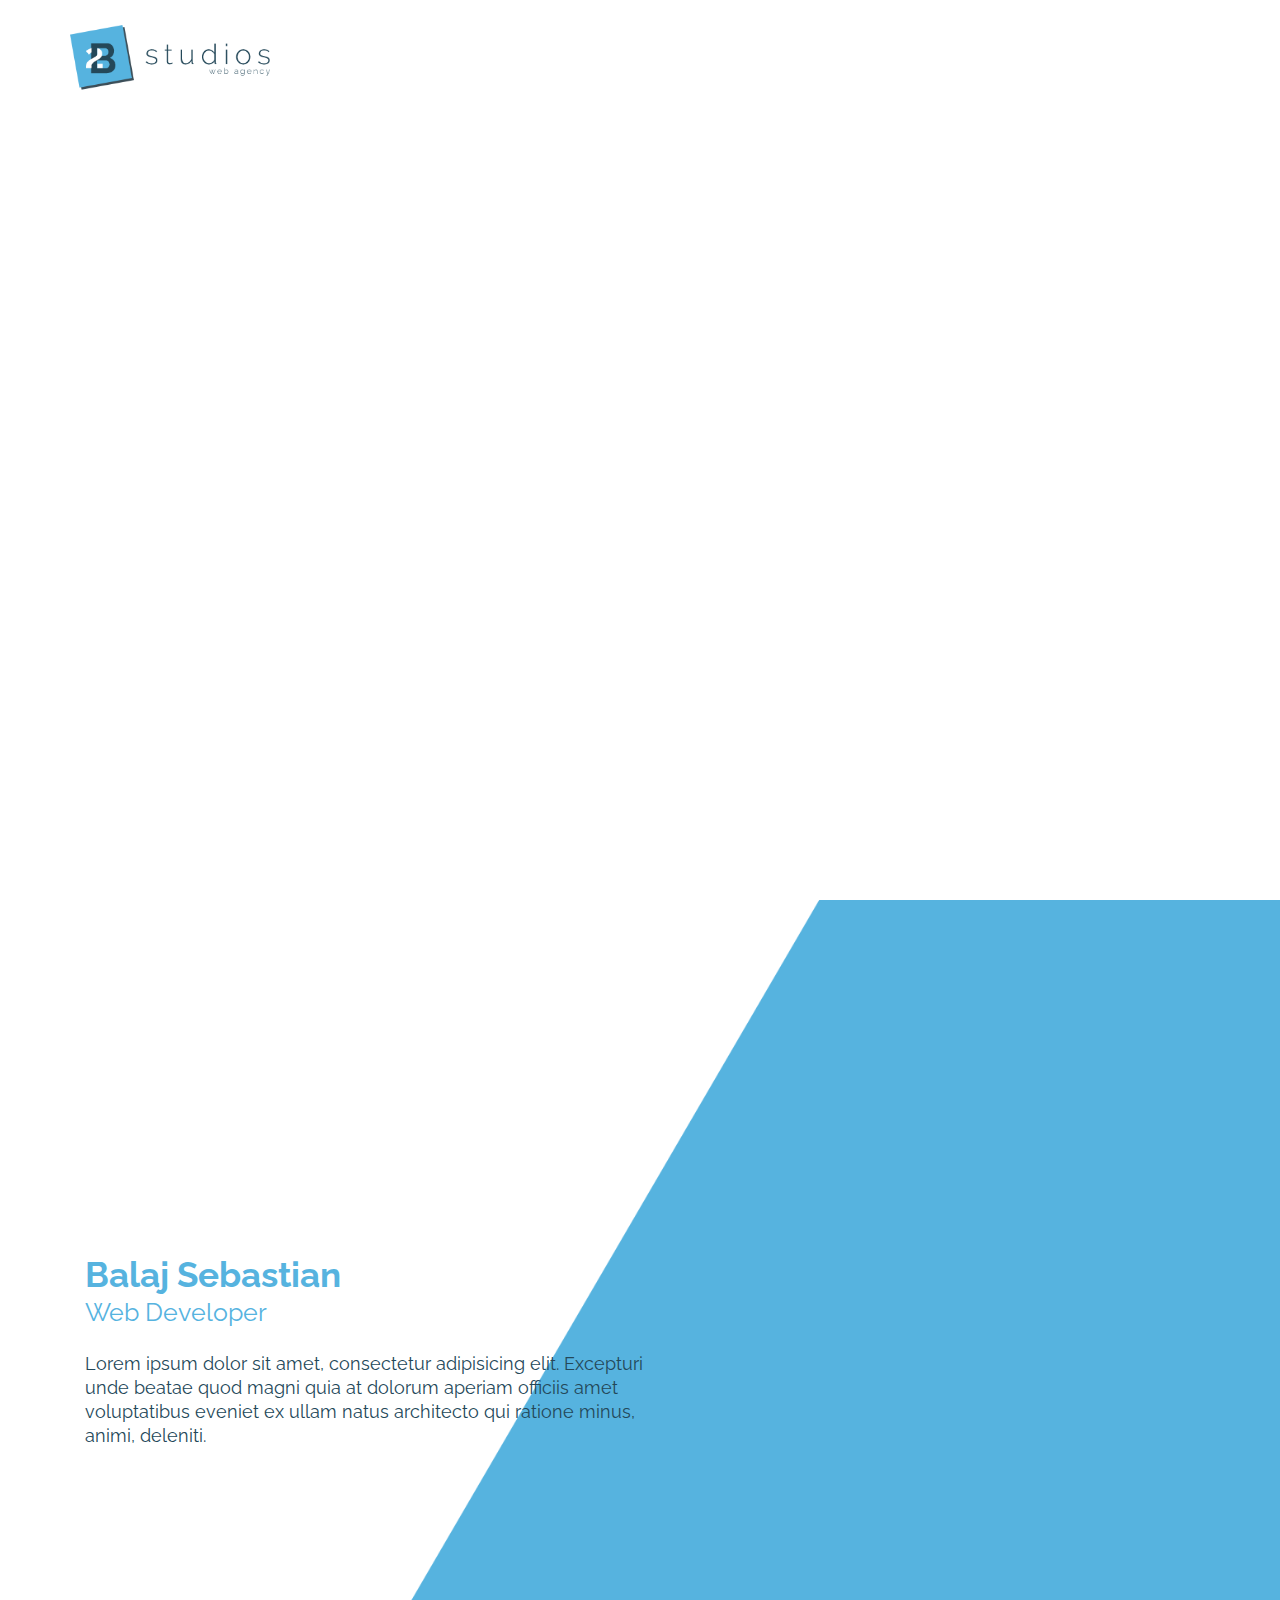
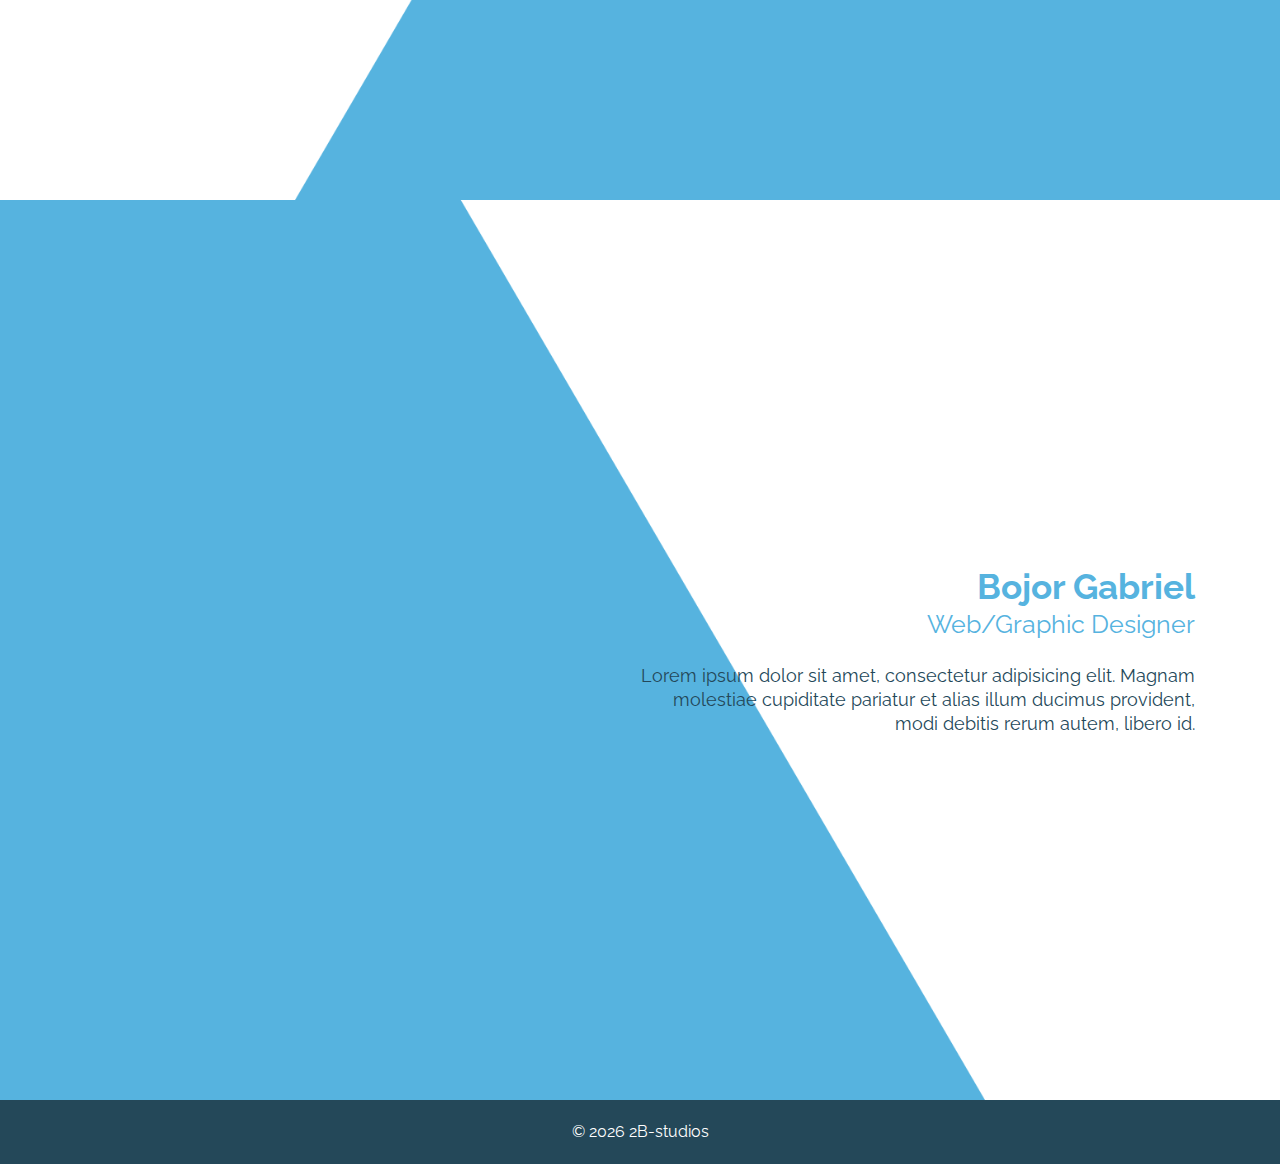
==== about-us.html @ cb48676d "Text Changes" ====
<!DOCTYPE html>
  <html lang="en">

  <head>
    <meta charset="utf-8">
    <meta http-equiv="X-UA-Compatible" content="IE=edge">
    <meta name="viewport" content="width=device-width, initial-scale=1">
    <!-- The above 3 meta tags *must* come first in the head; any other head content must come *after* these tags -->
    <meta name="description" content="">
    <meta name="author" content="">
    <link rel="icon" href="favicon.ico">
    <title>2B-studios | Agentie de Web Design</title>
    <!-- script -->

    <script src="https://code.jquery.com/jquery-2.1.4.min.js"></script>
      <script src="js/typed.js"></script>
    <script src="js/script.js"></script>
    <script src="js/smooth-scroll.js"></script>
    <script src="js/bootstrap.main.js"></script>

    <!-- Bootstrap core CSS -->
    <link href="css/bootstrap.min.css" rel="stylesheet">
    <!-- Custom styles for this template -->
    <link href="css/default.css" rel="stylesheet">
    <link href="css/style.css" rel="stylesheet">
    <link href="css/animate.css" rel="stylesheet">
    <link href="https://fonts.googleapis.com/css?family=Raleway:300,400,700" rel="stylesheet">

  </head>

  <body>
     <div class="container-top">
      <div class="top-wrap">
        <div class="custom-container">
          <div class="logo">
            <a href="index.html">
              <img src="images/logo.png" alt="" class="initial-logo">
              <img src="images/logo-nav.png" alt="" class="scrolled-nav">
            </a>
          </div>
          <div id="main_nav">
            <div id="nav">
              <nav class="navbar navbar-default navbar-inverse">
                <div class="container-fluid">
                  <div class="navbar-header">
                    <button type="button" class="navbar-toggle collapsed" data-toggle="collapse" data-target="#content_section_b" aria-expanded="false">
                      <span class="sr-only">Toggle navigation</span>
                      <span class="icon-bar"></span>
                      <span class="icon-bar"></span>
                      <span class="icon-bar"></span>
                    </button>
                  </div>
                  <div id="content_section_b" class="collapse navbar-collapse">
                    <ul id="nav" class="dropdown nav navbar-nav">
                      <li class="">
                        <a href="about-us.html">Despre Noi</a>
                      </li>
                      <li class="">
                        <a href="/">Portofoliu</a>
                      </li>
                      <li class="">
                        <a href="/">Ce facem?</a>
                      </li>
                      <li class="">
                        <a href="/">Contact</a>
                      </li>
                    </ul>
                  </div>
                </div>
              </nav>
            </div>
          </div>
        </div>
      </div>
    </div>
    <div class="banner about-banner">
      <div class="v-align">
        <div class="custom-container center">
            <div class="header-text center">
              <h2>
                AFLĂ CINE SUNTEM!
              </h2>
              <p>
                Lorem ipsum dolor sit amet, consectetur adipisicing elit, sed do edolor in reprehenderit in voluptate velit esse cillum dolore eu fugiat nulla pariatur.
            </p>
            </div>

        </div>
      </div>
    </div>
    <div class="about-section">
      <div class="team_member">

          <div class="row">
            <div class="col-md-7">
              <div class="v-align">
                 <div class="team_name">
            Balaj Sebastian
          </div>
          <div class="team_function">
            Web Developer
          </div>
          <div class="team_info">
            Lorem ipsum dolor sit amet, consectetur adipisicing elit. Excepturi unde beatae quod magni quia at dolorum aperiam officiis amet voluptatibus eveniet ex ullam natus architecto qui ratione minus, animi, deleniti.
          </div>
          </div>
            </div>
            <div class="col-md-5 edge edge-right">
              <img class="team_photo"src="images/balaj.png" alt="">
            </div>
          </div>


      </div>
      <div class="team_member">

          <div class="row">

            <div class="col-md-5 edge edge-left">
                  <img class="team_photo"src="images/bojor.png" alt="">
            </div>
               <div class="col-md-7">
                 <div class="v-align right">
                 <div class="team_name">
           Bojor Gabriel
          </div>
          <div class="team_function">
            Web/Graphic Designer
          </div>
          <div class="team_info">
            Lorem ipsum dolor sit amet, consectetur adipisicing elit. Magnam molestiae cupiditate pariatur et alias illum ducimus provident, modi debitis rerum autem, libero id.
          </div>
          </div>
            </div>
          </div>


      </div>
    </div>
<div class="footer-wrapper">
      <div class="center">
        &copy;
        <script type="text/javascript">
          document.write(new Date().getFullYear());
        </script>
       2B-studios
      </div>
    </div>

    <script src="js/wow.min.js"></script>
    <script>
      new WOW().init();
    </script>
  </body>

  </html>
---- css/default.css ----
img{
		width: 100%;
		max-width: 100%;
	}
	.logo img{
		width: auto;
	}
	.center{
		text-align: center;
	}
	.left{
		text-align: left;
	}
	.right{
		text-align: right;
	}
	.navbar-header {
		display: none;
	}
	.collapse.navbar-collapse{
		display: block;
	}
	.container-fluid, .navbar{
		padding: 0;
	}
	#nav {
		display: block;
	}
	ul#nav > li {
		display: inline-block;
	}
	li.has_submenu ul {
		display: none;
	}
	li.has_submenu:hover ul {
		display: block;
	}
	.navbar-inverse{
		background: transparent;
		border: none;
		border-radius: 0;
	}
	.banner{
		position: relative;
	}
	.v-align{
		position: absolute;
		top: 50%;
		transform: translateY(-50%);
		left: 0;
		right: 0;
	}
---- css/style.css ----
/*------
	GENERAL ELEMENTS
	------*/
	html, body {
		font-family: 'Raleway', sans-serif;
		color: #244859;
		overflow-x: hidden;
	}

	a {
		outline: none;
		color: #fff;
	}

	a:hover {
		outline: none;
		color: #fff;
		text-decoration: none;
	}
	a:focus, a:visited {
		text-decoration: none;
		outline: none;
		color: #fff;
	}
	.btn{
		text-transform: uppercase;
		padding: 10px 30px;
		border: 1px solid #fff;
		border-radius: 0;
		letter-spacing: 5px;
	}
	.btn:hover{
		background: #56B3DF;
	}
.blue{
	 color: #56B3DF;
}

.order-btn{
	padding: 7px 10px;
	background: #56B3Df;
	border-radius: 5px;
	font-size: 13px;
}

#check{
margin-bottom: 40px;
}










	/*------
	TOP PART
	------*/
	.container-top{
		position: fixed;
		top: 0;
		left: 0;
		right: 0;
		z-index: 9;
		transition: 0.5s all ease;
	}
	.scrolled-top{
		background: #56b3df;
		transition: 0.5s all ease;
	}
	.scrolled-top .top-wrap {
		padding: 5px 0;
		transition: 0.5s all ease;
	}
	.top-wrap {
		padding: 25px 0;
		transition: 0.5s all ease;
	}
	.top-wrap .custom-container{
		position: relative;
	}
	.logo{
		display: inline-block;
		vertical-align: middle;
		transition: 0.5s all ease;
	}
	.logo img {
		width: 200px;
		transition: 0.5s all ease;
	}

	.scrolled-top .logo img {
		transition: 0.5s all ease;
	}
	.scrolled-nav {
		display: none;
		transition: 0.5s all ease;
	}
	.scrolled-top .initial-logo {
		display: none;
		transition: 0.5s all ease;
	}
	.scrolled-top .scrolled-nav {
		display: block;
		transition: 0.5s all ease;
	}




	/*------
	FOOTER
	------*/
	.footer-wrapper {
		color: #fff;
		padding: 20px 15px;
		background: #244859;
	}



	/*------
	MAIN NAV
	------*/
	#main_nav {
		display: inline-block;
		position: absolute;
		right: 0;
		top: 16px;
		transition: 0.5s all ease;
	}
	.scrolled-top #main_nav{
		transition: 0.5s all ease;
		top: 13px;
	}
	ul#nav > li > a, ul#nav_mobile > li > a {
		color: #fff !important;
		font-size: 18px;
		padding: 0 15px;
	}
	ul#nav > li:last-child > a, ul#nav_mobile > li:last-child > a{
		padding-right: 0;
	}
	ul#nav > li, ul#nav_mobile > li {

	}

	ul#nav > li > a:hover, ul#nav_mobile > li > a:hover {
		color: #244859 !important;
	}



	/*------
	CUSTOM ELEMENTS
	------*/

	.gray-bg{
		background: #f3f3f3;
	}

	.custom-container{
		width: 1140px;
		max-width: 100%;
		margin: 0 auto;
	}
	.pad{
		padding: 100px 0;
	}
	.banner{
		background-position: center center;
		-webkit-background-size: cover;
		-moz-background-size: cover;
		-o-background-size: cover;
		background-size: cover !important;
		background-repeat: no-repeat;
		height: 100vh;
	}
	.home-banner{
		background-image: url('../images/banner.jpg');
	}
	.home-banner .v-align{
		overflow: hidden;
	}
	.header-text {
		color: white;
		padding: 40px 0;
	}
	.header-text h2 {
		text-transform: uppercase;
		font-weight: 400;
		letter-spacing: 2px;
		font-size: 35px;
	}
	.header-2b img {
		width: 300px;
	}
	.home-banner .btn{
		margin-top: 20px;
	}

	#why-us .gray-bg {
		padding: 30px 0;
		min-height: 150px;
	}
	#why-us i{
		font-size: 50px;
		transition: 0.5s all ease;
		cursor: pointer;
	}
	#why-us p{
		font-size: 18px;
		margin: 10px 0 0;
		display: block;
		transition: 0.5s all ease;
	}
	#why-us .row > div:hover i{
		font-size: 70px;
		color: #56b3df;
		transform: rotate(-360deg);
	}
	#why-us .row > div:hover p{
		display: block;
		transition: 0.5s all ease;
		font-size: 0;
	}
.choose-us-wraper {
  padding: 50px 0;
}

.devices img {
  margin-top: 65px;
	width: 450px;
}

.choose-us-title {
  padding-bottom: 50px;
}

.choose-us-title h2 {
  text-transform: uppercase;
  font-weight: 800;
  font-size: 30px;
  line-height: 37px;
  position: relative;
}

.choose-us-title h2::after {
  content: "";
  position: absolute;
  bottom: -12px;
  left: 0;
  width: 70px;
  height: 1px;
  background-color: #56B3DF;
}

.choose-us-title p {
  margin-top: 20px;
  font-size: 19px;
  line-height: 29px;
}

.choose-us-item {
  position: relative;
  padding-bottom: 4px;
  padding-left: 80px;
}

.choose-us-item div {
  position: absolute;
  top: 0;
  left: 0;
}

.choose-us-item div i {
  font-size: 55px;
  color: #56B3DF;
  transition: all 1s;
  -o-transition: all 1s;
  -webkit-transition: all 1s;
  -moz-transition: all 1s;
}

.choose-us-item h3{
  color:#343434;
  text-transform: uppercase;
  font-size: 20px;
  font-weight: 800;
}

.choose-us-item p{
  color: #727272;
  font-size: 15px;
}
	.home-order {
		background: url(../images/home-order3.jpg);
		background-size: cover;
		background-size: no-repeat;
		min-height: 350px;
		position: relative;
		text-align: center;
		color: white;
	}
	.home-order .v-align{
		width: 600px;
		max-width: 100%;
		margin: 0 auto;
	}
	.home-order span{
		color: white;
		font-weight: bold;
		font-size: 30px;
	}

	.home-order h4{
		text-transform: uppercase;
		font-weight: 400;
		letter-spacing: 2px;
		font-size: 32px;
		margin: 0;
	}

.home-order select {
    border: 1px solid #56b3df;
    border-width: 0 0 1px 0;
    -webkit-appearance: none;
    -moz-appearance: none;
    appearance: none;
    background: transparent url("../images/arrow.png") no-repeat scroll 100% center;
    background-size: 15px auto;
    margin: 50px 0 50px 5px;
    color: #fff;
    font-weight: 100;
    font-size: 20px;
    padding: 0 0 10px;
    vertical-align: middle;
}
.overlay{
    display: none;
    position: fixed;
    top: 0;
    left: 0;
    right: 0;
    bottom: 0;
    background: rgba(0,0,0,0.75);
    z-index: 9;
}
.alert {
    background: #fff none repeat scroll 0 0;
    border-radius: 5px;
    left: 0;
    margin: 0 auto;
    padding: 30px;
    position: fixed;
    right: 0;
    text-align: center;
    top: 10%;
    transition: all 0.3s ease 0s;
    width: 320px;
    z-index: 999;
    transform: translateY(-500px);
    max-width: 100%;
    word-break: break-all;
}
.alert.hidden-alert{
        transform: translateY(-500px);
}
.alert.shown-alert{
	 transform: translateY(0);
}
.close-alert {
    position: absolute;
    right: 10px;
    top: 5px;
}
.close-alert i {
    color: #56B3DF;
}

	/*-- about --*/
	.about-banner{
		background: url(../images/about-us.png);
	}
	.about-banner h2{
		font-weight: bold;
	}
	.about-banner p{
		width: 760px;
		max-width: 100%;
		margin: 0 auto;
		font-size: 24px;
		line-height: 34px;
		margin: 20px auto 0;
	}
	.team_member {
		min-height: 100vh;
	}
	.team_member > div {
		min-height: 100vh;
	}
	.team_member .v-align {
		padding: 0 100px;
	}
	.team_name {
		font-weight: bold;
		color: #56b3df;
		text-transform: capitalize;
		font-size: 35px;
		line-height: 45px;
	}
	.team_function{
		color: #56b3df;
		font-size: 25px;
		line-height: 30px;
	}
	.team_info {
		font-size: 18px;
		line-height: 24px;
		margin-top: 25px;
		width: 750px;
		max-width: 100%;
	}
	.team_photo {
		width: auto;
		height: 800px;
		position: absolute;
		bottom: 0;
	}

	.edge::before {
		content: "";
		position: absolute;
		top: 0;
		background: url(../images/edge-bg.png);
		width: 1000px;
		height: 100vh;
		background-size: cover;
		z-index: -2;
	}
	.edge-left::before {
		left: 0;
		-webkit-transform: scaleX(-1);
		transform: scaleX(-1);
	}
	.edge-right::before {
		right: 0;
	}
	.edge-left .team_photo {
		right: 0;
	}
	.edge-right .team_photo {
		left: 0;
	}
	/*-- order --*/

	.order-form{
		overflow: hidden;
	}
	.order-form > div {
    padding: 30px;
    display: inline-block;
    vertical-align: top;
      position: relative;
}
.order-form > div.first-section {
    background: #e0e0e0;
    border-top: 3px solid #56B3DF;
    width: 30%;
    z-index: 999;

}
.order-form > div.second-section {
		border-top: 3px solid #244859;
    background: #ececec;
    transition: 0.5s all ease;
    width: 30%;
    opacity: 0;
    left: -400px;
		z-index: 500;
}
.order-form > div.third-section{
	border-top: 3px solid #56B3DF;
 width: 30%;
    opacity: 0;
    left: -400px;
		background: #f3f3f3;
}

#step-title{
	font-size: 18px;
	font-weight: 100;
	text-transform: uppercase;
	padding-bottom: 25px;
}

#step-title span{
	font-weight: 700;
}

.data input, .logo-info input{
	margin-bottom: 15px;
}

.logo-info textarea{
	margin-bottom: 58px;
}

.step input{
	border-radius: 5px;
	border-style: none;
	padding: 7px 0;
	padding-right: 90px;
	padding-left: 10px;
	text-align: left;
	font-size: 14px;
}

	/*------
	RESPONSIVE CSS
	------ */

	@media (max-width: 1440px){

	}
	@media (max-width: 1280px){

	}
	@media (max-width: 1024px){

	}
	@media (max-width: 991px){

	}
	@media (max-width: 980px){

	}
	@media (max-width: 860px){

	}
	@media (max-width: 768px){

	}
	@media (max-width: 767px){

	}
	@media (max-width: 640px){

	}

	@media (max-width: 480px){

	}
	@media (max-width: 320px){

	}
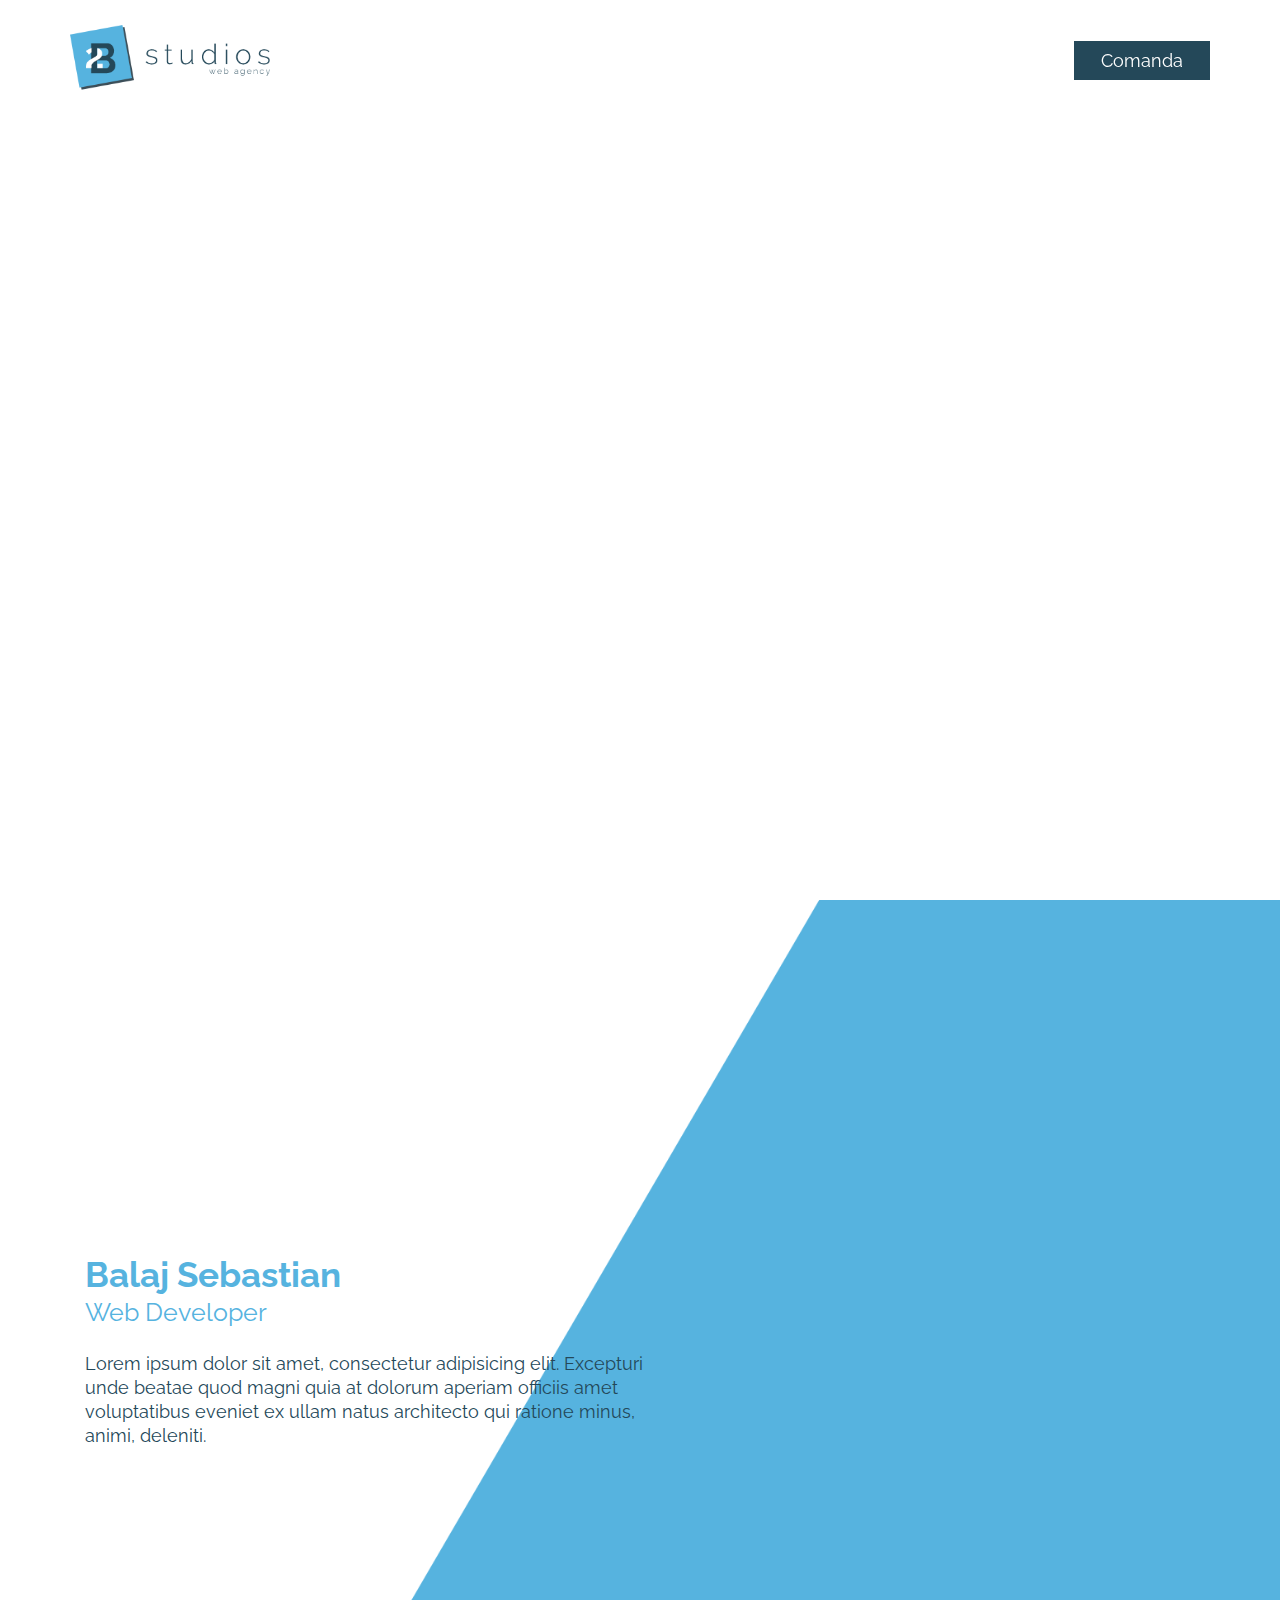
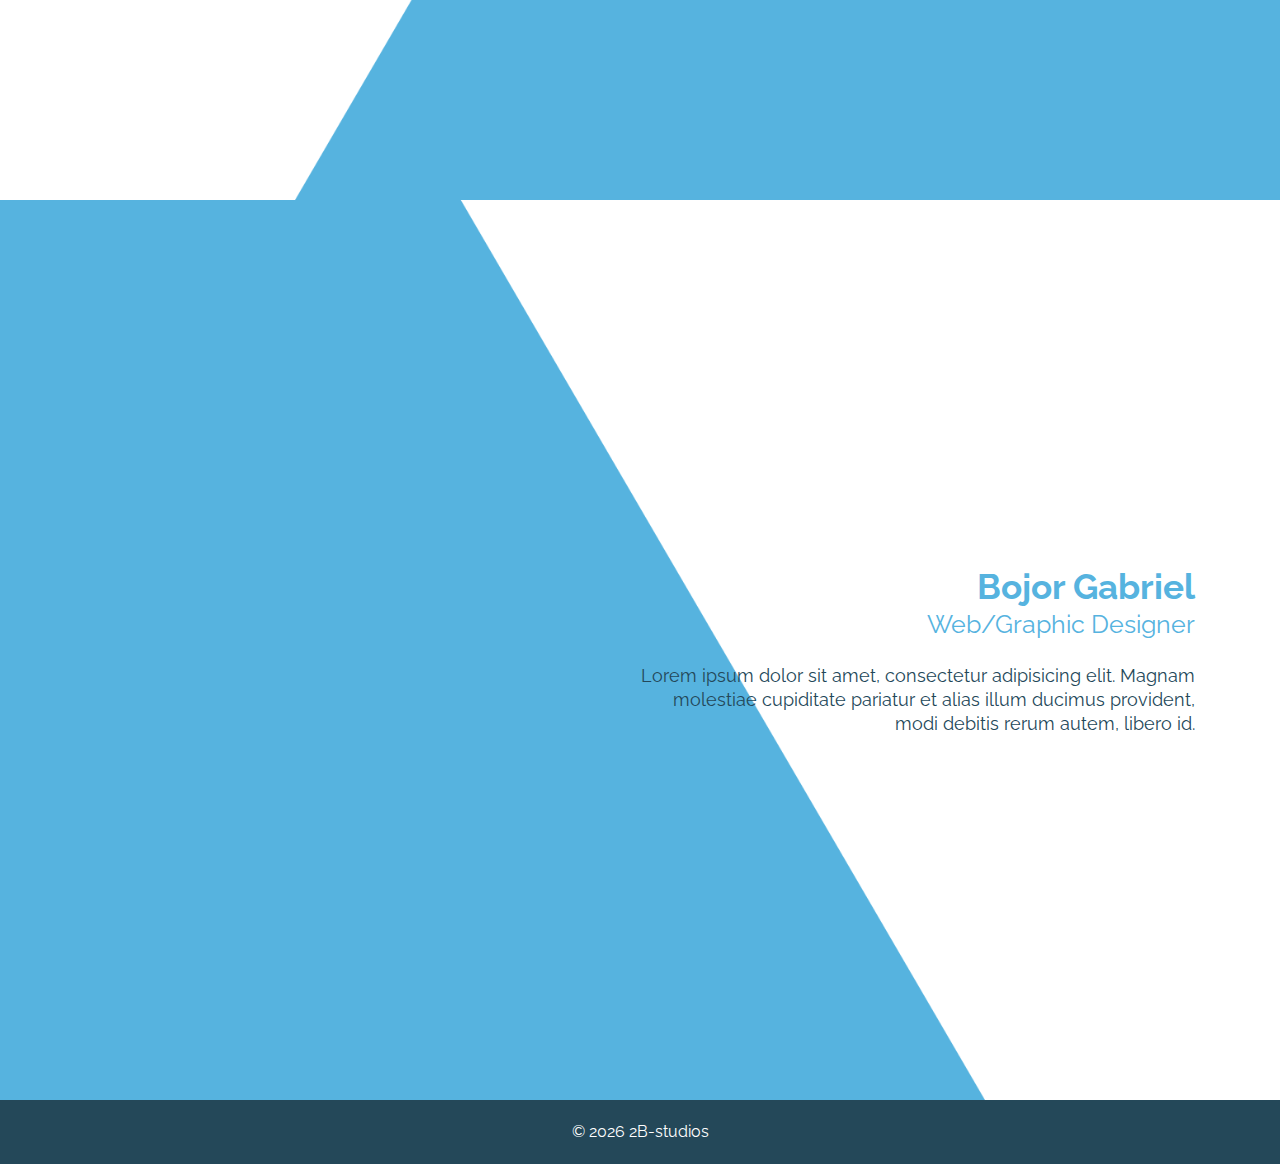
==== commit 64c1ccfe: "order-btn" ====
--- a/about-us.html
+++ b/about-us.html
@@ -1,8 +1,7 @@
   <!DOCTYPE html>
   <html lang="en">
-
   <head>
-    <meta charset="utf-8">
+    <meta charset="UTF-8">
     <meta http-equiv="X-UA-Compatible" content="IE=edge">
     <meta name="viewport" content="width=device-width, initial-scale=1">
     <!-- The above 3 meta tags *must* come first in the head; any other head content must come *after* these tags -->
@@ -11,13 +10,12 @@
     <link rel="icon" href="favicon.ico">
     <title>2B-studios | Agentie de Web Design</title>
     <!-- script -->
-
-    <script src="https://code.jquery.com/jquery-2.1.4.min.js"></script>
-      <script src="js/typed.js"></script>
+    <script src="https://code.jquery.com/jquery-1.12.4.js"></script>
+    <script src="https://code.jquery.com/ui/1.12.1/jquery-ui.js"></script>
+    <script src="js/typed.js"></script>
     <script src="js/script.js"></script>
     <script src="js/smooth-scroll.js"></script>
     <script src="js/bootstrap.main.js"></script>
-
     <!-- Bootstrap core CSS -->
     <link href="css/bootstrap.min.css" rel="stylesheet">
     <!-- Custom styles for this template -->
@@ -25,17 +23,19 @@
     <link href="css/style.css" rel="stylesheet">
     <link href="css/animate.css" rel="stylesheet">
     <link href="https://fonts.googleapis.com/css?family=Raleway:300,400,700" rel="stylesheet">
+    <link rel='icon' href='images/favicon.ico' >
+    <link rel="stylesheet" href="https://use.fontawesome.com/releases/v5.2.0/css/all.css" integrity="sha384-hWVjflwFxL6sNzntih27bfxkr27PmbbK/iSvJ+a4+0owXq79v+lsFkW54bOGbiDQ" crossorigin="anonymous">
 
   </head>
 
   <body>
-     <div class="container-top">
+    <div class="container-top">
       <div class="top-wrap">
         <div class="custom-container">
           <div class="logo">
             <a href="index.html">
               <img src="images/logo.png" alt="" class="initial-logo">
-              <img src="images/logo-nav.png" alt="" class="scrolled-nav">
+              <img src="images/logo-nav.png" alt="" class="scrolled-logo">
             </a>
           </div>
           <div id="main_nav">
@@ -62,7 +62,10 @@
                         <a href="/">Ce facem?</a>
                       </li>
                       <li class="">
-                        <a href="/">Contact</a>
+                        <a href="#contact-us">Contact</a>
+                      </li>
+                      <li class="special-btn">
+                        <a href="/">Comanda</a>
                       </li>
                     </ul>
                   </div>
--- a/css/style.css
+++ b/css/style.css
@@ -32,20 +32,16 @@
 	.btn:hover{
 		background: #56B3DF;
 	}
-.blue{
-	 color: #56B3DF;
-}
-
-.order-btn{
-	padding: 7px 10px;
-	background: #56B3Df;
-	border-radius: 5px;
-	font-size: 13px;
-}
-
-#check{
-margin-bottom: 40px;
-}
+	.blue-btn{
+		border: none;
+		background: #56b3df;
+		color: #fff;
+	}
+	.blue{
+		color: #56B3DF;
+	}
+
+	
 
 
 
@@ -95,15 +91,15 @@
 	.scrolled-top .logo img {
 		transition: 0.5s all ease;
 	}
-	.scrolled-nav {
+	.scrolled-logo {
 		display: none;
 		transition: 0.5s all ease;
 	}
-	.scrolled-top .initial-logo {
+	.scrolled-top .initial-logo, .active-top .initial-logo {
 		display: none;
 		transition: 0.5s all ease;
 	}
-	.scrolled-top .scrolled-nav {
+	.scrolled-top .scrolled-logo, .active-top .scrolled-logo {
 		display: block;
 		transition: 0.5s all ease;
 	}
@@ -119,7 +115,14 @@
 		padding: 20px 15px;
 		background: #244859;
 	}
-
+	.social-media a{
+		margin-right: 5px;
+		vertical-align: middle;
+		font-size: 18px;
+	}
+	.social-media a:last-child{
+		margin-right: 0;
+	}
 
 
 	/*------
@@ -132,24 +135,26 @@
 		top: 16px;
 		transition: 0.5s all ease;
 	}
-	.scrolled-top #main_nav{
-		transition: 0.5s all ease;
-		top: 13px;
+	.scrolled-top #main_nav, .active-top #main_nav{
+		transition: 0.5s all ease;
+		top: 8px;
 	}
 	ul#nav > li > a, ul#nav_mobile > li > a {
 		color: #fff !important;
 		font-size: 18px;
 		padding: 0 15px;
 	}
-	ul#nav > li:last-child > a, ul#nav_mobile > li:last-child > a{
-		padding-right: 0;
-	}
+	
 	ul#nav > li, ul#nav_mobile > li {
 
 	}
 
 	ul#nav > li > a:hover, ul#nav_mobile > li > a:hover {
 		color: #244859 !important;
+	}
+	.special-btn{
+		background: #244859;
+		padding: 6px 12px;
 	}
 
 
@@ -227,80 +232,158 @@
 		transition: 0.5s all ease;
 		font-size: 0;
 	}
-.choose-us-wraper {
-  padding: 50px 0;
-}
-
-.devices img {
-  margin-top: 65px;
-	width: 450px;
-}
-
-.choose-us-title {
-  padding-bottom: 50px;
-}
-
-.choose-us-title h2 {
-  text-transform: uppercase;
-  font-weight: 800;
-  font-size: 30px;
-  line-height: 37px;
-  position: relative;
-}
-
-.choose-us-title h2::after {
-  content: "";
-  position: absolute;
-  bottom: -12px;
-  left: 0;
-  width: 70px;
-  height: 1px;
-  background-color: #56B3DF;
-}
-
-.choose-us-title p {
-  margin-top: 20px;
-  font-size: 19px;
-  line-height: 29px;
-}
-
-.choose-us-item {
-  position: relative;
-  padding-bottom: 4px;
-  padding-left: 80px;
-}
-
-.choose-us-item div {
-  position: absolute;
-  top: 0;
-  left: 0;
-}
-
-.choose-us-item div i {
-  font-size: 55px;
-  color: #56B3DF;
-  transition: all 1s;
-  -o-transition: all 1s;
-  -webkit-transition: all 1s;
-  -moz-transition: all 1s;
-}
-
-.choose-us-item h3{
-  color:#343434;
-  text-transform: uppercase;
-  font-size: 20px;
-  font-weight: 800;
-}
-
-.choose-us-item p{
-  color: #727272;
-  font-size: 15px;
+	.choose-us-wraper {
+		padding: 50px 0;
+	}
+
+	.devices img {
+		margin-top: 65px;
+		width: 450px;
+	}
+
+	.choose-us-title {
+		padding-bottom: 50px;
+	}
+
+	.choose-us-title h2 {
+		text-transform: uppercase;
+		font-weight: 800;
+		font-size: 30px;
+		line-height: 37px;
+		position: relative;
+	}
+
+	.choose-us-title h2::after {
+		content: "";
+		position: absolute;
+		bottom: -12px;
+		left: 0;
+		width: 70px;
+		height: 1px;
+		background-color: #56B3DF;
+	}
+
+	.choose-us-title p {
+		margin-top: 20px;
+		font-size: 19px;
+		line-height: 29px;
+	}
+
+	.choose-us-item {
+		position: relative;
+		padding-bottom: 4px;
+		padding-left: 80px;
+	}
+
+	.choose-us-item div {
+		position: absolute;
+		top: 0;
+		left: 0;
+	}
+
+	.choose-us-item div i {
+		font-size: 55px;
+		color: #56B3DF;
+		transition: all 1s;
+		-o-transition: all 1s;
+		-webkit-transition: all 1s;
+		-moz-transition: all 1s;
+	}
+
+	.choose-us-item h3{
+		color:#343434;
+		text-transform: uppercase;
+		font-size: 20px;
+		font-weight: 800;
+	}
+
+	.choose-us-item p{
+		color: #727272;
+		font-size: 15px;
+	}
+	.testimonials-wrapper {
+    margin: 60px auto 0;
+}
+.testimonials_title {
+    display: block;
+    font-size: 45px;
+    line-height: 55px;
+    text-align: center;
+    margin-bottom: 100px;
+    font-weight: bold;
+    position: relative;
+}
+.testimonials_title::after{
+	content: "";
+position: absolute;
+bottom: -12px;
+left: 0;
+width: 70px;
+height: 1px;
+background-color: #56B3DF;
+margin: 0 auto;
+right: 0;
+}
+
+.testimonials-wrapper > div {
+  background: #fff none repeat scroll 0 0;
+    border-top: 1px solid #f8f8f8;
+    box-shadow: 0 1px 1px rgba(0, 0, 0, 0.2);
+    padding: 40px 50px 50px;
+    text-align: center;
+    transition: all 0.3s ease 0s;
+    display: inline-block;
+    width: 31.3%;
+    margin-right: 30px;
+}
+.testimonials-wrapper > div:last-child{
+	margin-right: 0;
+}
+.testimonials-wrapper > div:hover{
+	box-shadow: 0 22px 43px rgba(0, 0, 0, 0.15);
+    transform: translateY(-10px);
+}
+.testimonials-wrapper div .img-wrapper {
+    margin: -84px auto 30px;
+    overflow: hidden;
+}
+.testimonials-wrapper div .img-wrapper img {
+    height: 90px;
+    width: 90px;
+    border-radius: 50%;
+}
+.testimonial-info {
+    border-color: #ccc;
+    border-style: solid;
+    border-width: 1px 0;
+    line-height: 28px;
+    padding: 20px 0;
+}
+.testimonial-name {
+    margin-top: 30px;
+    text-transform: uppercase;
+}
+.testimonial-name i.fas {
+    border: 1px solid;
+    border-radius: 23px;
+    display: inline-block;
+    margin-top: 15px;
+    padding: 8px;
+}
+.testimonial-name > b {
+    display: block;
+    letter-spacing: 2px;
+}
+.testimonials-wrapper .btn{
+	margin-top: 20px;
+	font-size: 12px;
+	padding: 6px 12px;
 }
 	.home-order {
 		background: url(../images/home-order3.jpg);
 		background-size: cover;
 		background-size: no-repeat;
-		min-height: 350px;
+		min-height: 570px;
 		position: relative;
 		text-align: center;
 		color: white;
@@ -318,67 +401,104 @@
 
 	.home-order h4{
 		text-transform: uppercase;
-		font-weight: 400;
+		font-weight: bold;
 		letter-spacing: 2px;
 		font-size: 32px;
 		margin: 0;
 	}
 
-.home-order select {
-    border: 1px solid #56b3df;
-    border-width: 0 0 1px 0;
-    -webkit-appearance: none;
-    -moz-appearance: none;
-    appearance: none;
-    background: transparent url("../images/arrow.png") no-repeat scroll 100% center;
-    background-size: 15px auto;
-    margin: 50px 0 50px 5px;
-    color: #fff;
-    font-weight: 100;
-    font-size: 20px;
-    padding: 0 0 10px;
-    vertical-align: middle;
-}
-.overlay{
-    display: none;
-    position: fixed;
-    top: 0;
-    left: 0;
-    right: 0;
-    bottom: 0;
-    background: rgba(0,0,0,0.75);
-    z-index: 9;
-}
-.alert {
-    background: #fff none repeat scroll 0 0;
-    border-radius: 5px;
-    left: 0;
-    margin: 0 auto;
-    padding: 30px;
-    position: fixed;
-    right: 0;
-    text-align: center;
-    top: 10%;
-    transition: all 0.3s ease 0s;
-    width: 320px;
-    z-index: 999;
-    transform: translateY(-500px);
-    max-width: 100%;
-    word-break: break-all;
-}
-.alert.hidden-alert{
-        transform: translateY(-500px);
-}
-.alert.shown-alert{
-	 transform: translateY(0);
-}
-.close-alert {
-    position: absolute;
-    right: 10px;
-    top: 5px;
-}
-.close-alert i {
-    color: #56B3DF;
+	.home-order select {
+		border: 1px solid #56b3df;
+		border-width: 0 0 1px 0;
+		-webkit-appearance: none;
+		-moz-appearance: none;
+		appearance: none;
+		background: transparent url("../images/arrow.png") no-repeat scroll 100% center;
+		background-size: 15px auto;
+		margin: 50px 0 50px 5px;
+		color: #fff;
+		font-weight: 100;
+		font-size: 20px;
+		padding: 0 0 10px;
+		vertical-align: middle;
+		width: 200px;
+	}
+	.overlay{
+		display: none;
+		position: fixed;
+		top: 0;
+		left: 0;
+		right: 0;
+		bottom: 0;
+		background: rgba(0,0,0,0.75);
+		z-index: 9;
+	}
+	.alert {
+		background: #fff none repeat scroll 0 0;
+		border-radius: 5px;
+		left: 0;
+		margin: 0 auto;
+		padding: 30px;
+		position: fixed;
+		right: 0;
+		text-align: center;
+		top: 10%;
+		transition: all 0.3s ease 0s;
+		width: 320px;
+		z-index: 999;
+		transform: translateY(-500px);
+		max-width: 100%;
+		word-break: break-all;
+	}
+	.alert.hidden-alert{
+		transform: translateY(-500px);
+	}
+	.alert.shown-alert{
+		transform: translateY(0);
+	}
+	.close-alert {
+		position: absolute;
+		right: 10px;
+		top: 5px;
+	}
+	.close-alert i {
+		color: #56B3DF;
+	}
+.contact-us > b{
+	display: block;
+	font-size: 45px;
+	line-height: 55px;
+}
+.contact-us > span{
+	font-size: 20px;
+	line-height: 30px;
+	margin-bottom: 50px;
+	display: block;
+}
+.contact-us .element_label{
+	display: block;
+	margin-bottom: 10px;
+}
+.contact-us .element_label span{
+	display: block;
+	margin-bottom: 5px;
+	color: #a6abad;
+	font-size: 18px;
+}
+.contact-us .element_label input{
+	height: 45px;
+	border: none;
+	width: 80%;
+}
+.contact-us textarea {
+    display: block;
+    min-height: 154px;
+    margin: 32px 0 20px;
+    border: none;
+    width: 100%;
+}
+.contact-us .btn{
+	width: 100%;
 }
 
 	/*-- about --*/
@@ -461,63 +581,75 @@
 		overflow: hidden;
 	}
 	.order-form > div {
-    padding: 30px;
-    display: inline-block;
-    vertical-align: top;
-      position: relative;
-}
-.order-form > div.first-section {
-    background: #e0e0e0;
-    border-top: 3px solid #56B3DF;
-    width: 30%;
-    z-index: 999;
-
-}
-.order-form > div.second-section {
+		padding: 30px;
+		display: inline-block;
+		vertical-align: top;
+		position: relative;
+		min-height: 470px;
+	}
+	.order-form > div.first-section {
+		background: #e0e0e0;
+		border-top: 3px solid #56B3DF;
+		width: 30%;
+		z-index: 999;
+
+	}
+	.order-form > div.second-section {
 		border-top: 3px solid #244859;
-    background: #ececec;
-    transition: 0.5s all ease;
-    width: 30%;
-    opacity: 0;
-    left: -400px;
+		background: #ececec;
+		transition: 0.5s all ease;
+		width: 30%;
+		opacity: 0;
+		left: -400px;
 		z-index: 500;
-}
-.order-form > div.third-section{
-	border-top: 3px solid #56B3DF;
- width: 30%;
-    opacity: 0;
-    left: -400px;
+	}
+	.order-form > div.third-section{
+		border-top: 3px solid #56B3DF;
+		width: 30%;
+		opacity: 0;
+		left: -400px;
 		background: #f3f3f3;
-}
-
-#step-title{
-	font-size: 18px;
-	font-weight: 100;
-	text-transform: uppercase;
-	padding-bottom: 25px;
-}
-
-#step-title span{
-	font-weight: 700;
-}
-
-.data input, .logo-info input{
-	margin-bottom: 15px;
-}
-
-.logo-info textarea{
-	margin-bottom: 58px;
-}
-
-.step input{
-	border-radius: 5px;
-	border-style: none;
-	padding: 7px 0;
-	padding-right: 90px;
-	padding-left: 10px;
-	text-align: left;
-	font-size: 14px;
-}
+	}
+
+	#step-title{
+		font-size: 18px;
+		font-weight: 100;
+		text-transform: uppercase;
+		padding-bottom: 25px;
+	}
+
+	#step-title span{
+		font-weight: 700;
+	}
+
+	.data input, .logo-info input{
+		margin-bottom: 15px;
+	}
+
+	.logo-info textarea{
+		margin-bottom: 58px;
+	}
+
+	.step  input.inp{
+		border-radius: 5px;
+		border-style: none;
+		padding: 7px 0;
+		padding-left: 10px;
+		text-align: left;
+		font-size: 14px;
+		width: 80%;
+	}
+
+
+	#check{
+		margin-bottom: 40px;
+	}
+	.order-btn{
+		padding: 7px 10px;
+		background: #56B3Df;
+		border-radius: 5px;
+		font-size: 13px;
+	}
 
 	/*------
 	RESPONSIVE CSS
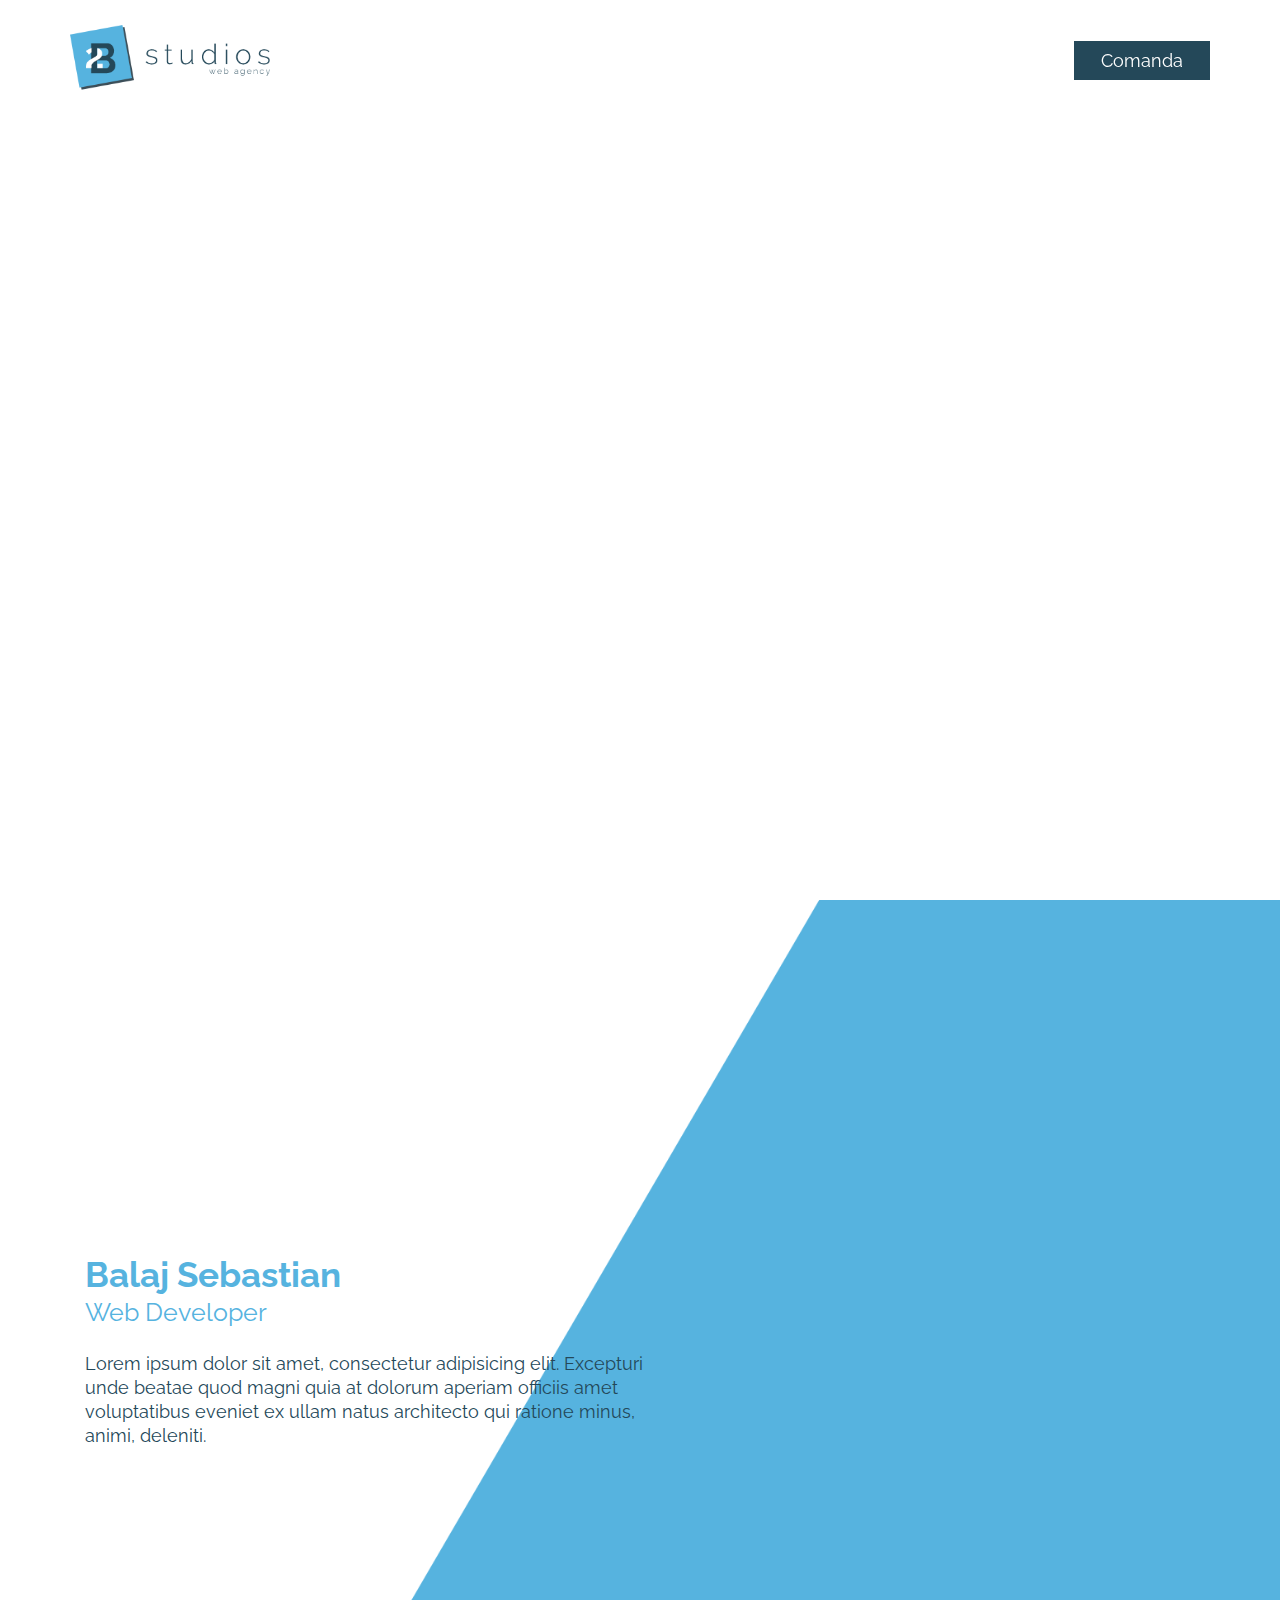
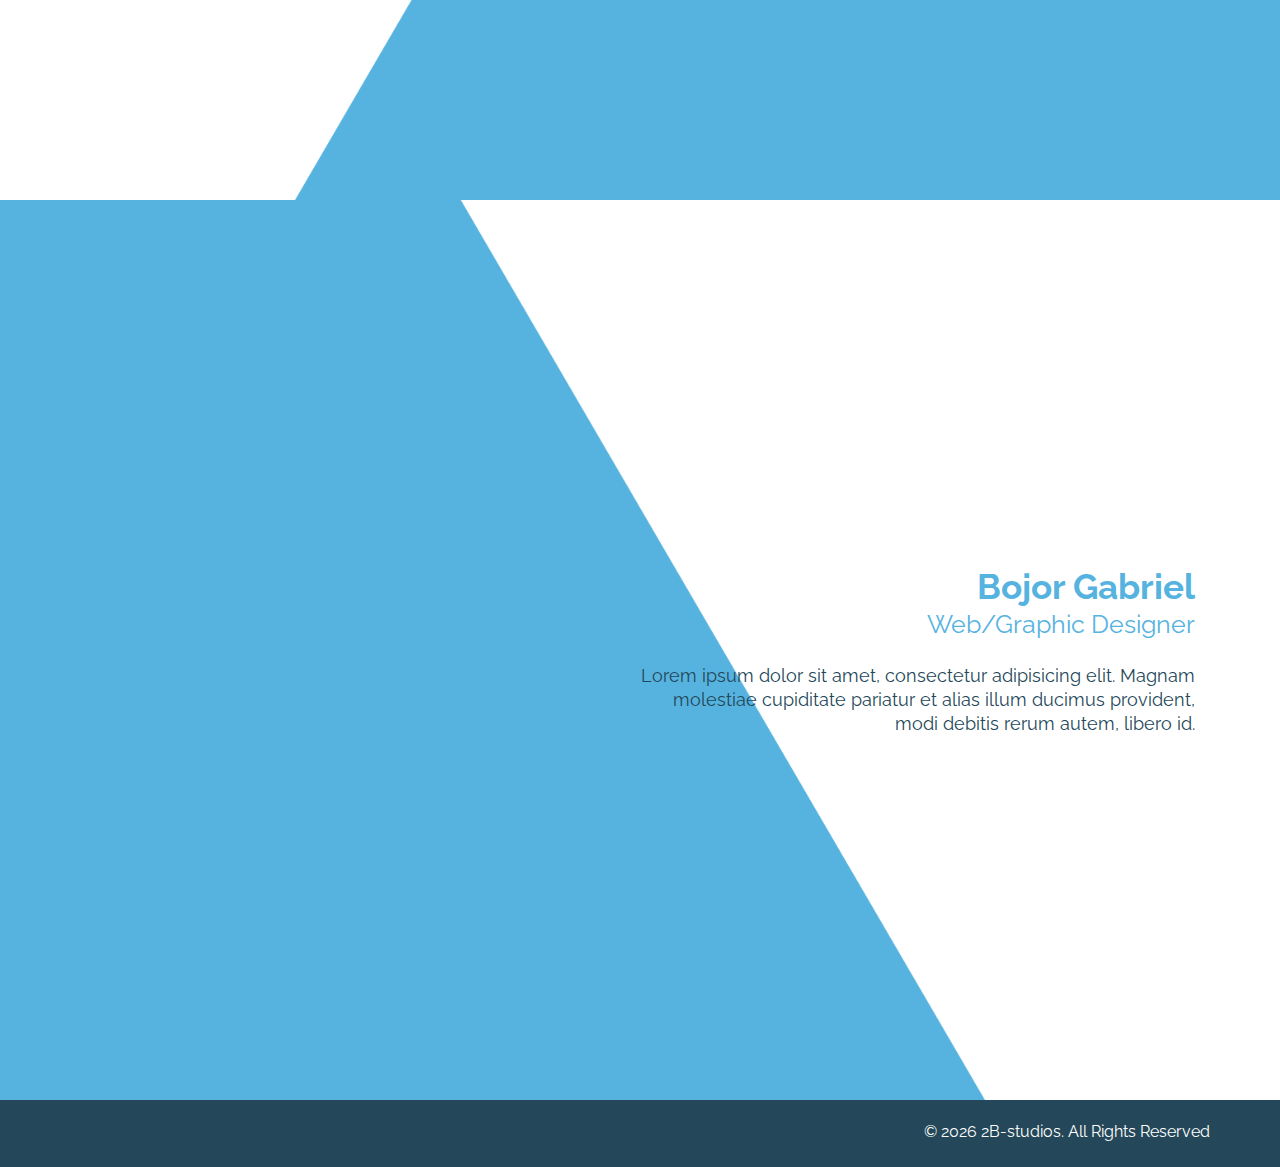
==== commit ec82e2bb: "footer" ====
--- a/about-us.html
+++ b/about-us.html
@@ -140,13 +140,35 @@
 
       </div>
     </div>
-<div class="footer-wrapper">
-      <div class="center">
-        &copy;
-        <script type="text/javascript">
-          document.write(new Date().getFullYear());
-        </script>
-       2B-studios
+    <div class="footer-wrapper">
+      <div class="custom-container">
+        <div class="row">
+          <div class="col-md-6">
+            <div class="social-media">
+              <a href="">
+                <i class="fab fa-facebook-f"></i>
+              </a>
+              <a href="">
+                <i class="fab fa-instagram"></i>
+              </a>
+              <a href="">
+                <i class="fab fa-linkedin-in"></i>
+              </a>
+              <a href="">
+                <i class="far fa-envelope"></i>
+              </a>
+            </div>
+          </div>
+          <div class="col-md-6 right">
+            &copy;
+            <script type="text/javascript">
+              document.write(new Date().getFullYear());
+            </script>
+            2B-studios. All Rights Reserved
+          </div>
+
+        </div>
+
       </div>
     </div>
 
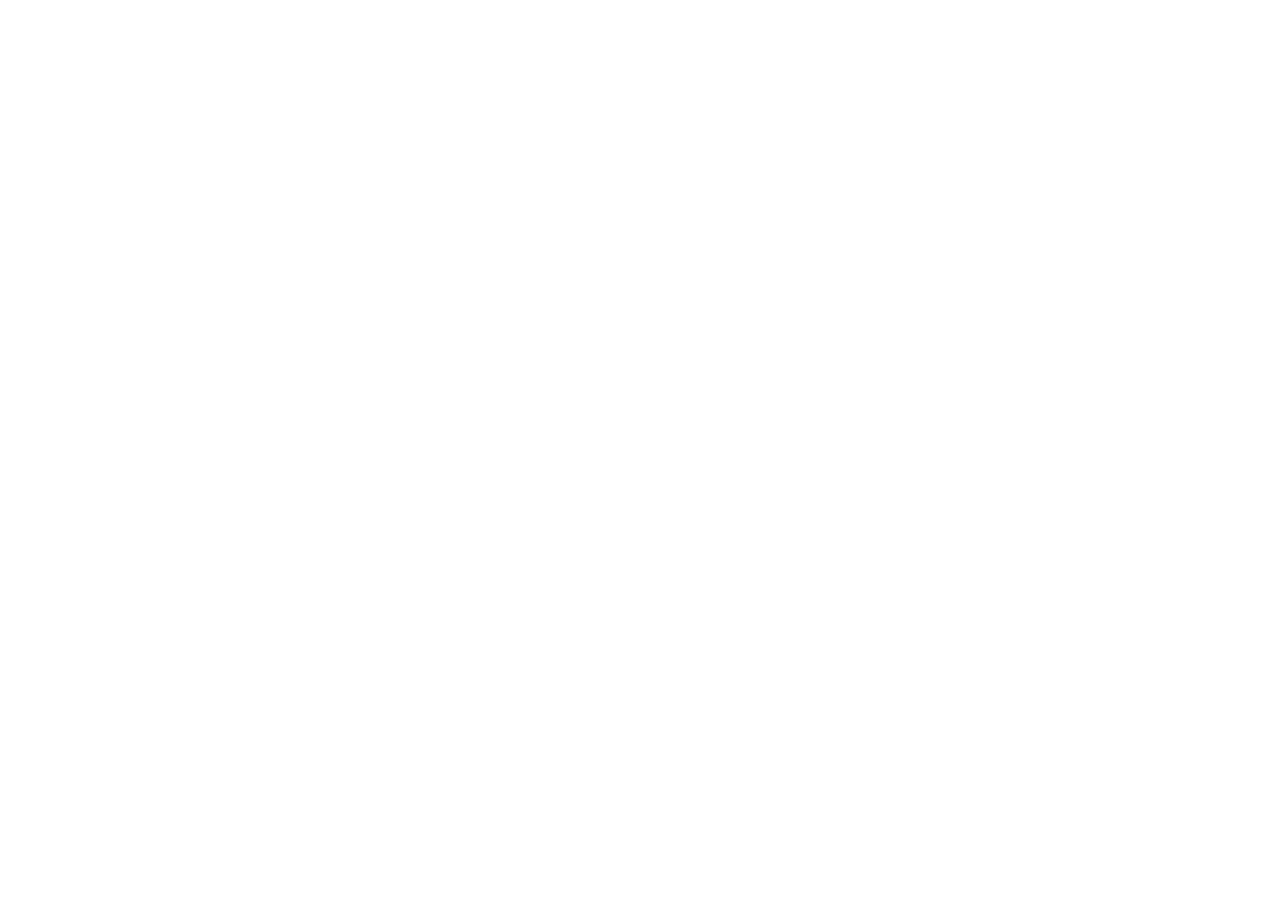
==== commit ab13ac17: "changes" ====
--- a/about-us.html
+++ b/about-us.html
@@ -29,7 +29,7 @@
   </head>
 
   <body>
-    <div class="container-top">
+     <div class="container-top">
       <div class="top-wrap">
         <div class="custom-container">
           <div class="logo">
@@ -56,10 +56,7 @@
                         <a href="about-us.html">Despre Noi</a>
                       </li>
                       <li class="">
-                        <a href="/">Portofoliu</a>
-                      </li>
-                      <li class="">
-                        <a href="/">Ce facem?</a>
+                        <a href="portfolio.html">Portofoliu</a>
                       </li>
                       <li class="">
                         <a href="#contact-us">Contact</a>
@@ -90,8 +87,14 @@
 
         </div>
       </div>
-    </div>
-    <div class="about-section">
+       <div class="anchor">
+        <a href="#anchor">
+            <i class="fas fa-chevron-down"></i>
+        </a>
+      </div>
+    </div>
+    <div id="anchor"></div>
+    <div class="about-section" >
       <div class="team_member">
 
           <div class="row">
@@ -140,6 +143,38 @@
 
       </div>
     </div>
+      <div class="gray-bg" id="contact-us">
+    <div class="custom-container pad">
+        <form action="" class="contact-us">
+            <b class="blue">
+            Contactează-ne!
+          </b>
+            <span class="nothing">
+            Salut, dacă ai vreo întrebare, nu ezita să ne scrii.  O să îți răspundem în cel mai scurt timp!
+          </span>
+            <div class="row">
+                <div class="col-md-4">
+                    <div class="element_label">
+                        <span class="">Nume Complet*</span>
+                        <input type="text">
+                    </div>
+                    <div class="element_label">
+                        <span class="">Adresa Email</span>
+                        <input type="text">
+                    </div>
+                    <div class="element_label">
+                        <span class="">Numar Telefon</span>
+                        <input type="text">
+                    </div>
+                </div>
+                <div class="col-md-8">
+                    <textarea name="" id=""></textarea>
+                    <input value="Trimite" class="btn blue-btn" type="submit">
+                </div>
+            </div>
+        </form>
+    </div>
+</div>
     <div class="footer-wrapper">
       <div class="custom-container">
         <div class="row">
--- a/css/style.css
+++ b/css/style.css
@@ -41,7 +41,7 @@
 		color: #56B3DF;
 	}
 
-	
+
 
 
 
@@ -60,14 +60,15 @@
 		top: 0;
 		left: 0;
 		right: 0;
-		z-index: 9;
-		transition: 0.5s all ease;
-	}
-	.scrolled-top{
+		z-index: 9999;
+		transition: 0.5s all ease;
+	}
+	.scrolled-top, .active-top{
 		background: #56b3df;
 		transition: 0.5s all ease;
-	}
-	.scrolled-top .top-wrap {
+
+	}
+	.scrolled-top .top-wrap, .active-top .top-wrap {
 		padding: 5px 0;
 		transition: 0.5s all ease;
 	}
@@ -88,7 +89,7 @@
 		transition: 0.5s all ease;
 	}
 
-	.scrolled-top .logo img {
+	.scrolled-top .logo img, .active-top .logo img {
 		transition: 0.5s all ease;
 	}
 	.scrolled-logo {
@@ -144,7 +145,7 @@
 		font-size: 18px;
 		padding: 0 15px;
 	}
-	
+
 	ul#nav > li, ul#nav_mobile > li {
 
 	}
@@ -184,6 +185,15 @@
 		background-repeat: no-repeat;
 		height: 100vh;
 	}
+	.anchor{
+		position: absolute;
+		bottom: 5%;
+		left: 0;
+		right: 0;
+		text-align: center;
+		font-size: 40px;
+		line-height: 40px;
+	}
 	.home-banner{
 		background-image: url('../images/banner.jpg');
 	}
@@ -302,112 +312,127 @@
 		font-size: 15px;
 	}
 	.testimonials-wrapper {
-    margin: 60px auto 0;
-}
-.testimonials_title {
-    display: block;
-    font-size: 45px;
-    line-height: 55px;
-    text-align: center;
-    margin-bottom: 100px;
-    font-weight: bold;
-    position: relative;
-}
-.testimonials_title::after{
-	content: "";
-position: absolute;
-bottom: -12px;
-left: 0;
-width: 70px;
-height: 1px;
-background-color: #56B3DF;
-margin: 0 auto;
-right: 0;
-}
-
-.testimonials-wrapper > div {
-  background: #fff none repeat scroll 0 0;
-    border-top: 1px solid #f8f8f8;
-    box-shadow: 0 1px 1px rgba(0, 0, 0, 0.2);
-    padding: 40px 50px 50px;
-    text-align: center;
-    transition: all 0.3s ease 0s;
-    display: inline-block;
-    width: 31.3%;
-    margin-right: 30px;
-}
-.testimonials-wrapper > div:last-child{
-	margin-right: 0;
-}
-.testimonials-wrapper > div:hover{
-	box-shadow: 0 22px 43px rgba(0, 0, 0, 0.15);
-    transform: translateY(-10px);
-}
-.testimonials-wrapper div .img-wrapper {
-    margin: -84px auto 30px;
-    overflow: hidden;
-}
-.testimonials-wrapper div .img-wrapper img {
-    height: 90px;
-    width: 90px;
-    border-radius: 50%;
-}
-.testimonial-info {
-    border-color: #ccc;
-    border-style: solid;
-    border-width: 1px 0;
-    line-height: 28px;
-    padding: 20px 0;
-}
-.testimonial-name {
-    margin-top: 30px;
-    text-transform: uppercase;
-}
-.testimonial-name i.fas {
-    border: 1px solid;
-    border-radius: 23px;
-    display: inline-block;
-    margin-top: 15px;
-    padding: 8px;
-}
-.testimonial-name > b {
-    display: block;
-    letter-spacing: 2px;
-}
-.testimonials-wrapper .btn{
-	margin-top: 20px;
-	font-size: 12px;
-	padding: 6px 12px;
-}
-	.home-order {
-		background: url(../images/home-order3.jpg);
+		margin: 60px auto 0;
+	}
+	.testimonials_title {
+		display: block;
+		font-size: 45px;
+		line-height: 55px;
+		text-align: center;
+		margin-bottom: 100px;
+		font-weight: bold;
+		position: relative;
+	}
+	.testimonials_title::after{
+		content: "";
+		position: absolute;
+		bottom: -12px;
+		left: 0;
+		width: 70px;
+		height: 1px;
+		background-color: #56B3DF;
+		margin: 0 auto;
+		right: 0;
+	}
+
+	.testimonials-wrapper > div {
+		background: #fff none repeat scroll 0 0;
+		border-top: 1px solid #f8f8f8;
+		box-shadow: 0 1px 1px rgba(0, 0, 0, 0.2);
+		padding: 40px 50px 50px;
+		text-align: center;
+		transition: all 0.3s ease 0s;
+		display: inline-block;
+		width: 31.3%;
+		margin-right: 30px;
+	}
+	.testimonials-wrapper > div:last-child{
+		margin-right: 0;
+	}
+	.testimonials-wrapper > div:hover{
+		box-shadow: 0 22px 43px rgba(0, 0, 0, 0.15);
+		transform: translateY(-10px);
+	}
+	.testimonials-wrapper div .img-wrapper {
+		margin: -84px auto 30px;
+		overflow: hidden;
+	}
+	.testimonials-wrapper div .img-wrapper img {
+		height: 90px;
+		width: 90px;
+		border-radius: 50%;
+	}
+	.testimonial-info {
+		border-color: #ccc;
+		border-style: solid;
+		border-width: 1px 0;
+		line-height: 28px;
+		padding: 20px 0;
+	}
+	.testimonial-name {
+		margin-top: 30px;
+		text-transform: uppercase;
+	}
+	.testimonial-name i.fas {
+		border: 1px solid;
+		border-radius: 23px;
+		display: inline-block;
+		margin-top: 15px;
+		padding: 8px;
+	}
+	.testimonial-name > b {
+		display: block;
+		letter-spacing: 2px;
+	}
+	.testimonials-wrapper .btn{
+		margin-top: 20px;
+		font-size: 12px;
+		padding: 6px 12px;
+	}
+	.order-section {
+		background: url(../images/order-section.jpg);
 		background-size: cover;
 		background-size: no-repeat;
-		min-height: 570px;
+		background-position: center;
+		min-height: 350px;
 		position: relative;
-		text-align: center;
 		color: white;
-	}
-	.home-order .v-align{
-		width: 600px;
+
+	}
+	.order-section .v-align{
 		max-width: 100%;
 		margin: 0 auto;
 	}
-	.home-order span{
+	.v-align .row {
+    display: flex;
+    align-items: center;
+}
+	.order-section span{
 		color: white;
 		font-weight: bold;
 		font-size: 30px;
 	}
-
-	.home-order h4{
-		text-transform: uppercase;
-		font-weight: bold;
-		letter-spacing: 2px;
-		font-size: 32px;
-		margin: 0;
-	}
-
-	.home-order select {
+.order-section-title {
+    width: 600px;
+    margin: 0 auto;
+    max-width: 100%;
+}
+.order-section-title h4 {
+    text-transform: uppercase;
+    font-weight: bold;
+    letter-spacing: 2px;
+    font-size: 49px;
+    margin: 0;
+    color: #56B3DF;
+}
+.order-section-title h6 {
+    color: #244859;
+    font-weight: 100;
+    letter-spacing: 2px;
+    font-size: 24px;
+    margin: 0;
+}
+	.order-section select {
 		border: 1px solid #56b3df;
 		border-width: 0 0 1px 0;
 		-webkit-appearance: none;
@@ -431,7 +456,7 @@
 		right: 0;
 		bottom: 0;
 		background: rgba(0,0,0,0.75);
-		z-index: 9;
+		z-index: 9999;
 	}
 	.alert {
 		background: #fff none repeat scroll 0 0;
@@ -445,7 +470,7 @@
 		top: 10%;
 		transition: all 0.3s ease 0s;
 		width: 320px;
-		z-index: 999;
+		z-index: 99999;
 		transform: translateY(-500px);
 		max-width: 100%;
 		word-break: break-all;
@@ -460,46 +485,48 @@
 		position: absolute;
 		right: 10px;
 		top: 5px;
+		cursor: pointer;
 	}
 	.close-alert i {
 		color: #56B3DF;
 	}
-.contact-us > b{
-	display: block;
-	font-size: 45px;
-	line-height: 55px;
-}
-.contact-us > span{
-	font-size: 20px;
-	line-height: 30px;
-	margin-bottom: 50px;
-	display: block;
-}
-.contact-us .element_label{
-	display: block;
-	margin-bottom: 10px;
-}
-.contact-us .element_label span{
-	display: block;
-	margin-bottom: 5px;
-	color: #a6abad;
-	font-size: 18px;
-}
-.contact-us .element_label input{
-	height: 45px;
-	border: none;
-	width: 80%;
-}
-.contact-us textarea {
-    display: block;
-    min-height: 154px;
-    margin: 32px 0 20px;
-    border: none;
-    width: 100%;
-}
-.contact-us .btn{
-	width: 100%;
-}
+	.contact-us > b{
+		display: block;
+		font-size: 45px;
+		line-height: 55px;
+	}
+	.contact-us > span{
+		font-size: 20px;
+		line-height: 30px;
+		margin-bottom: 50px;
+		display: block;
+	}
+	.contact-us .element_label{
+		display: block;
+		margin-bottom: 10px;
+	}
+	.contact-us .element_label span{
+		display: block;
+		margin-bottom: 5px;
+		color: #a6abad;
+		font-size: 18px;
+	}
+	.contact-us .element_label input{
+		height: 45px;
+		border: none;
+		width: 80%;
+		padding: 6px 15px;
+	}
+	.contact-us textarea {
+		display: block;
+		min-height: 154px;
+		margin: 32px 0 20px;
+		border: none;
+		width: 100%;
+	}
+	.contact-us .btn{
+		width: 100%;
+	}
 
 	/*-- about --*/
 	.about-banner{
@@ -576,37 +603,40 @@
 		left: 0;
 	}
 	/*-- order --*/
-
-	.order-form{
-		overflow: hidden;
-	}
+.order-name {
+    font-size: 30px;
+    color: #56B3DF;
+    font-weight: bold;
+}
+	.order-form {
+    overflow: hidden;
+    margin-top: 50px;
+}
 	.order-form > div {
 		padding: 30px;
 		display: inline-block;
 		vertical-align: top;
 		position: relative;
-		min-height: 470px;
+		width: 30%;
+		opacity: 0;
 	}
 	.order-form > div.first-section {
 		background: #e0e0e0;
-		border-top: 3px solid #56B3DF;
+	border-top: 3px solid #244859;
+
 		width: 30%;
 		z-index: 999;
-
+	opacity: 1;
 	}
 	.order-form > div.second-section {
-		border-top: 3px solid #244859;
+		border-top: 3px solid #56B3DF;
 		background: #ececec;
 		transition: 0.5s all ease;
-		width: 30%;
-		opacity: 0;
 		left: -400px;
 		z-index: 500;
 	}
 	.order-form > div.third-section{
-		border-top: 3px solid #56B3DF;
-		width: 30%;
-		opacity: 0;
+			border-top: 3px solid #6b6b6b;
 		left: -400px;
 		background: #f3f3f3;
 	}
@@ -621,28 +651,30 @@
 	#step-title span{
 		font-weight: 700;
 	}
-
+	.data{
+		min-height: 350px;
+	}
 	.data input, .logo-info input{
 		margin-bottom: 15px;
 	}
 
 	.logo-info textarea{
-		margin-bottom: 58px;
-	}
-
-	.step  input.inp{
+		min-height: 100px;
+	}
+	.step  input.inp, .logo-info textarea{
 		border-radius: 5px;
 		border-style: none;
-		padding: 7px 0;
-		padding-left: 10px;
+		padding: 7px 10px;
 		text-align: left;
 		font-size: 14px;
-		width: 80%;
-	}
-
-
-	#check{
-		margin-bottom: 40px;
+		width: 100%;
+	}
+	#check input {
+		margin: 0;
+	}
+
+	.step-buttons > div{
+		padding: 0;
 	}
 	.order-btn{
 		padding: 7px 10px;
@@ -650,11 +682,110 @@
 		border-radius: 5px;
 		font-size: 13px;
 	}
-
+		.type-of-logo{
+			text-align: center;
+		}
+		.type-of-logo span{
+			display: block;
+			text-align: left;
+			margin-bottom: 10px;
+		}
+	.type-of-logo label {
+    display: inline-block;
+    width: 32.3%;
+    margin-bottom: 5px;
+}
+.type-of-logo label > input{ 
+  visibility: hidden; 
+  position: absolute; 
+  margin-bottom: 0;
+}
+.type-of-logo label > input + img{
+  cursor:pointer;
+  border:2px solid transparent;
+}
+.type-of-logo label > input:checked + img{ 
+  border:2px solid #56B3DF;
+  opacity: 0.9;
+}
+	/*-- portfolio --*/
+	.projects-menu {
+		margin: 100px 0 50px;
+	}
+	.projects-menu > li {
+		color: #7f7f7f;
+		display: inline-block;
+		font-weight: lighter;
+		letter-spacing: 2px;
+		padding: 3px 20px;
+		transition: 0.8s all ease;
+		cursor: pointer;
+	}
+	.projects-menu > a:hover, .projects-menu .active-btn{
+		background: #56B3DF;
+		color: #fff;
+		transition: 0.8s all ease;
+	}
+
+
+	.projects-wrapper > div {
+		display: inline-block;
+		overflow: hidden;
+		margin: 0 -2px;
+		vertical-align: top;
+		width: 33.4%;
+		position: relative;
+	}
+	
+	
+	.open-project {
+		background: #56B3DF none repeat scroll 0 0;
+		bottom: 0;
+		color: #fff;
+		font-weight: bold;
+		left: 0;
+		position: absolute;
+		right: 0;
+		transform: translateY(60px);
+		transition: 0.3s all ease;
+		text-align: left;
+	}
+
+	.open-project > span {
+		display: inline-block;
+		padding: 18px;
+	}
+	.open-project > a {
+		background: #f8f8f8 none repeat scroll 0 0;
+		color: #111;
+		float: right;
+		height: 60px;
+		text-align: center;
+		width: 60px;
+	}
+	.open-project a i.fas {
+		padding: 22px 0;
+	}
+
+	.projects-wrapper > div:hover .open-project{
+		transform: translateY(0);
+		transition: 0.3s all ease;
+	}
+	.projects-wrapper > div img {
+		transition: all 0.3s ease 0s;
+	}
+	.projects-wrapper > div:hover img {
+		transform: translateY(-60px);
+		transition: all 0.3s ease 0s;
+	}
 	/*------
 	RESPONSIVE CSS
 	------ */
-
+@media screen and (-webkit-min-device-pixel-ratio:0){
+body{
+	display: none;
+}
+}
 	@media (max-width: 1440px){
 
 	}
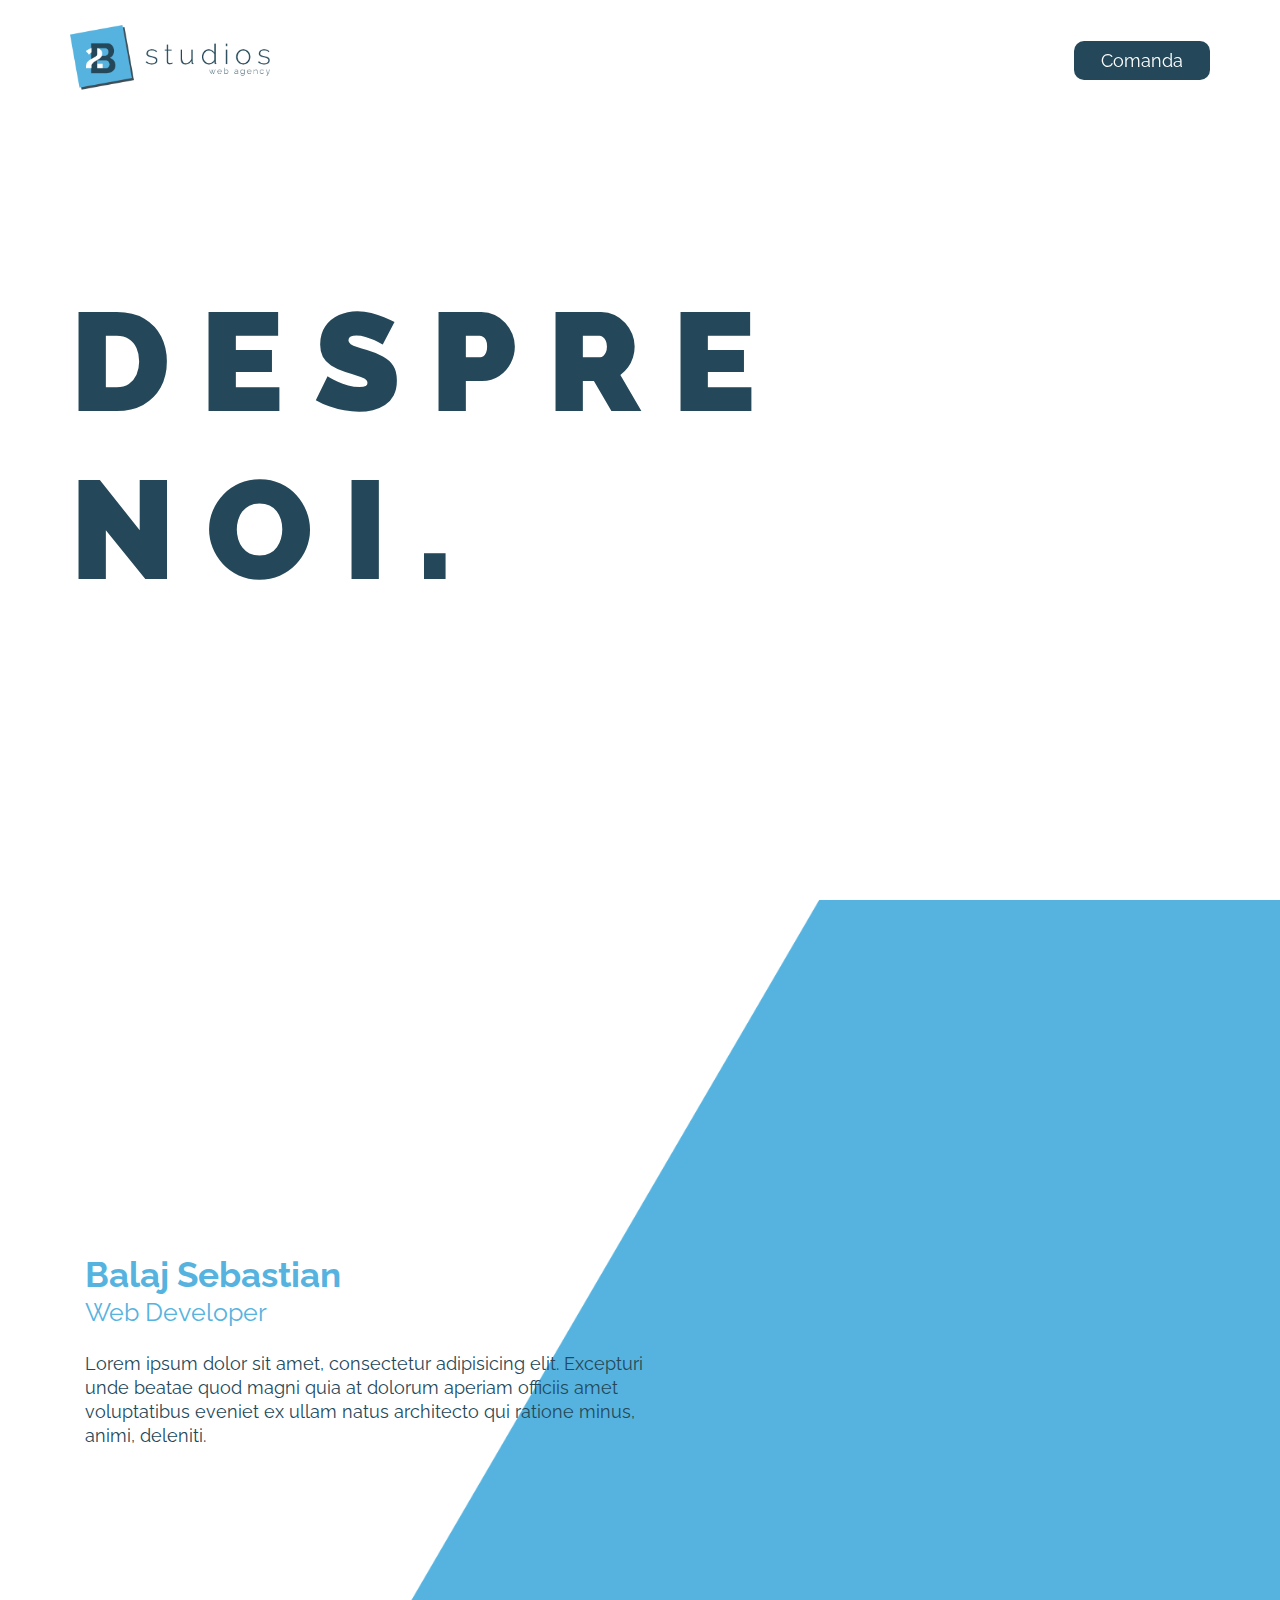
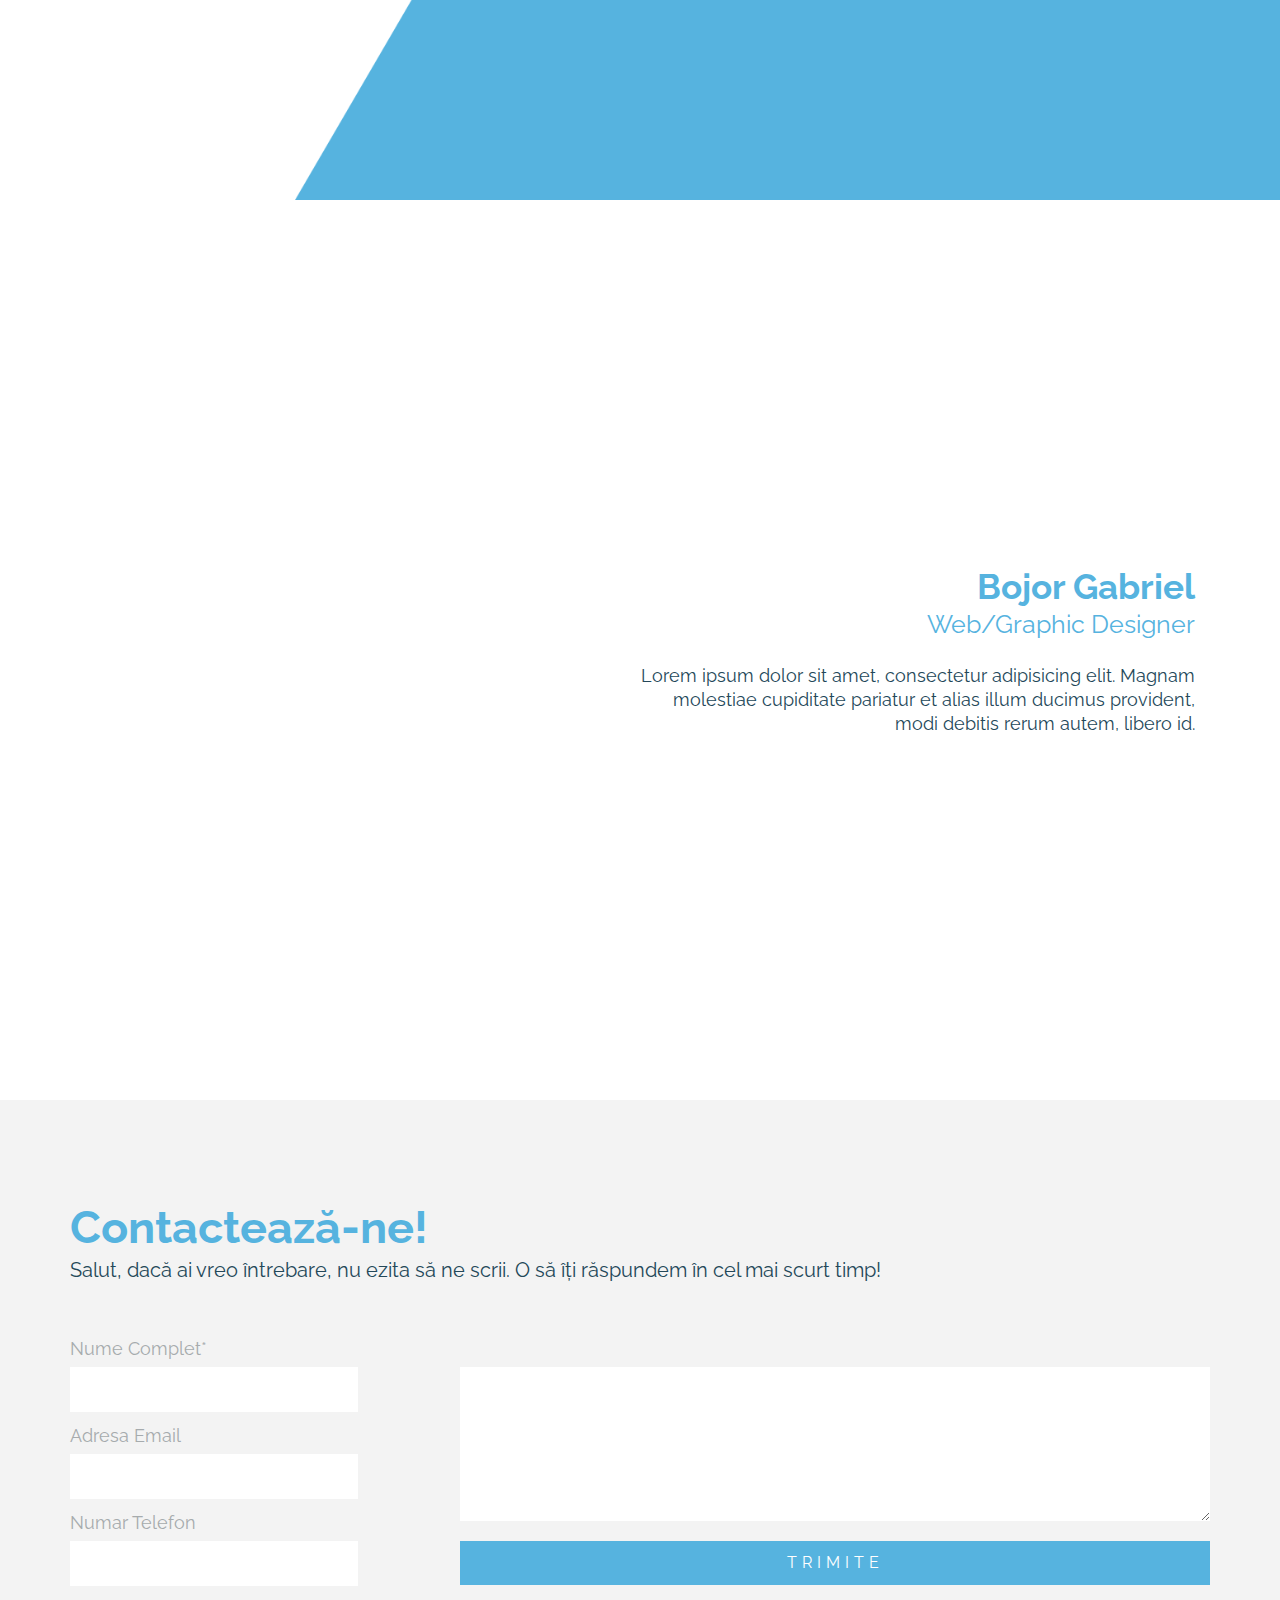
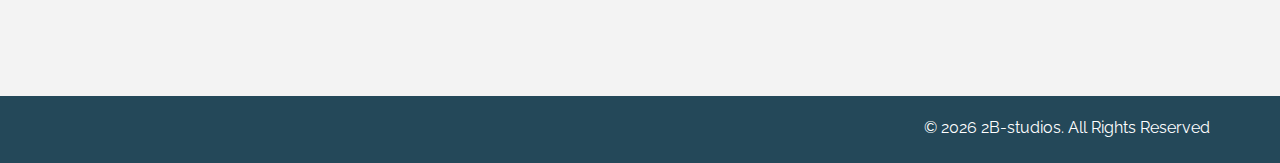
==== commit 65877aaf: "test" ====
--- a/about-us.html
+++ b/about-us.html
@@ -22,7 +22,7 @@
     <link href="css/default.css" rel="stylesheet">
     <link href="css/style.css" rel="stylesheet">
     <link href="css/animate.css" rel="stylesheet">
-    <link href="https://fonts.googleapis.com/css?family=Raleway:300,400,700" rel="stylesheet">
+    <link href="https://fonts.googleapis.com/css?family=Raleway:300,400,700,900" rel="stylesheet">
     <link rel='icon' href='images/favicon.ico' >
     <link rel="stylesheet" href="https://use.fontawesome.com/releases/v5.2.0/css/all.css" integrity="sha384-hWVjflwFxL6sNzntih27bfxkr27PmbbK/iSvJ+a4+0owXq79v+lsFkW54bOGbiDQ" crossorigin="anonymous">
 
@@ -73,26 +73,25 @@
         </div>
       </div>
     </div>
-    <div class="banner about-banner">
-      <div class="v-align">
-        <div class="custom-container center">
-            <div class="header-text center">
-              <h2>
-                AFLĂ CINE SUNTEM!
-              </h2>
-              <p>
-                Lorem ipsum dolor sit amet, consectetur adipisicing elit, sed do edolor in reprehenderit in voluptate velit esse cillum dolore eu fugiat nulla pariatur.
-            </p>
-            </div>
-
+   <div class="banner about-banner">
+    <div class="v-align">
+      <div class="custom-container">
+        <div class="row">
+          <div class="col-md-8 fadeInLeft wow">
+            <h1 class="banner_title">DESPRE <br> NOI.</h1>
+          </div>
+          <div class="col-md-4 header-text wow fadeInRight" data-wow-duration="2s" data-wow-delay="0.3s">
+
+          </div>
         </div>
       </div>
-       <div class="anchor">
-        <a href="#anchor">
+    </div>
+    <div class="anchor">
+      <a href="#anchor">
             <i class="fas fa-chevron-down"></i>
         </a>
-      </div>
-    </div>
+    </div>
+  </div>
     <div id="anchor"></div>
     <div class="about-section" >
       <div class="team_member">
@@ -111,8 +110,8 @@
           </div>
           </div>
             </div>
-            <div class="col-md-5 edge edge-right">
-              <img class="team_photo"src="images/balaj.png" alt="">
+            <div class="col-md-5 edge edge-right wow fadeInRight">
+              <img class="team_photo fadeInLeft wow"src="images/balaj.png" data-wow-duration="3s" data-wow-delay="0.5s" >
             </div>
           </div>
 
@@ -122,8 +121,8 @@
 
           <div class="row">
 
-            <div class="col-md-5 edge edge-left">
-                  <img class="team_photo"src="images/bojor.png" alt="">
+            <div class="col-md-5 edge edge-left wow fadeInLeft">
+                  <img class="team_photo wow fadeInRight" data-wow-duration="3s" data-wow-delay="0.5s" src="images/bojor.png" alt="">
             </div>
                <div class="col-md-7">
                  <div class="v-align right">
--- a/css/style.css
+++ b/css/style.css
@@ -21,6 +21,9 @@
 		text-decoration: none;
 		outline: none;
 		color: #fff;
+	}
+	*:focus {
+		outline:none;
 	}
 	.btn{
 		text-transform: uppercase;
@@ -156,6 +159,16 @@
 	.special-btn{
 		background: #244859;
 		padding: 6px 12px;
+		border-radius: 10px;
+		transition: 0.3s all ease;
+	}
+	.special-btn:hover{
+		background: #fff;
+		transition: 0.3s all ease;
+	}
+	ul#nav .special-btn a:hover, ul#nav .special-btn:hover a{
+		color: #56B3DF !important;
+		transition: 0.3s all ease;
 	}
 
 
@@ -176,14 +189,12 @@
 	.pad{
 		padding: 100px 0;
 	}
+
 	.banner{
-		background-position: center center;
-		-webkit-background-size: cover;
-		-moz-background-size: cover;
-		-o-background-size: cover;
-		background-size: cover !important;
-		background-repeat: no-repeat;
 		height: 100vh;
+	}
+	.home-banner{
+		background: url('../images/banner.jpg') no-repeat center center / cover;
 	}
 	.anchor{
 		position: absolute;
@@ -194,9 +205,7 @@
 		font-size: 40px;
 		line-height: 40px;
 	}
-	.home-banner{
-		background-image: url('../images/banner.jpg');
-	}
+
 	.home-banner .v-align{
 		overflow: hidden;
 	}
@@ -404,34 +413,34 @@
 		margin: 0 auto;
 	}
 	.v-align .row {
-    display: flex;
-    align-items: center;
-}
+		display: flex;
+		align-items: center;
+	}
 	.order-section span{
 		color: white;
 		font-weight: bold;
 		font-size: 30px;
 	}
-.order-section-title {
-    width: 600px;
-    margin: 0 auto;
-    max-width: 100%;
-}
-.order-section-title h4 {
-    text-transform: uppercase;
-    font-weight: bold;
-    letter-spacing: 2px;
-    font-size: 49px;
-    margin: 0;
-    color: #56B3DF;
-}
-.order-section-title h6 {
-    color: #244859;
-    font-weight: 100;
-    letter-spacing: 2px;
-    font-size: 24px;
-    margin: 0;
-}
+	.order-section-title {
+		width: 600px;
+		margin: 0 auto;
+		max-width: 100%;
+	}
+	.order-section-title h4 {
+		text-transform: uppercase;
+		font-weight: bold;
+		letter-spacing: 2px;
+		font-size: 49px;
+		margin: 0;
+		color: #56B3DF;
+	}
+	.order-section-title h6 {
+		color: #244859;
+		font-weight: 100;
+		letter-spacing: 2px;
+		font-size: 24px;
+		margin: 0;
+	}
 	.order-section select {
 		border: 1px solid #56b3df;
 		border-width: 0 0 1px 0;
@@ -442,12 +451,23 @@
 		background-size: 15px auto;
 		margin: 50px 0 50px 5px;
 		color: #fff;
-		font-weight: 100;
-		font-size: 20px;
+		font-weight: 900;
+		font-size: 30px;
+		line-height: 30px;
 		padding: 0 0 10px;
 		vertical-align: middle;
-		width: 200px;
-	}
+		width: 250px;
+		color: #56B3DF;
+		color: rgba(0,0,0,0);
+		text-shadow: 0 0 0 #56B3DF;		
+		outline: none;
+	}
+	.order-section select > option.small-select{
+		font-size: 18px;
+		line-height: 28px;
+	}
+	
+	
 	.overlay{
 		display: none;
 		position: fixed;
@@ -530,7 +550,7 @@
 
 	/*-- about --*/
 	.about-banner{
-		background: url(../images/about-us.png);
+		background: url(../images/about-us.jpg) no-repeat center center / cover;
 	}
 	.about-banner h2{
 		font-weight: bold;
@@ -603,15 +623,15 @@
 		left: 0;
 	}
 	/*-- order --*/
-.order-name {
-    font-size: 30px;
-    color: #56B3DF;
-    font-weight: bold;
-}
+	.order-name {
+		font-size: 30px;
+		color: #56B3DF;
+		font-weight: bold;
+	}
 	.order-form {
-    overflow: hidden;
-    margin-top: 50px;
-}
+		overflow: hidden;
+		margin-top: 50px;
+	}
 	.order-form > div {
 		padding: 30px;
 		display: inline-block;
@@ -622,11 +642,11 @@
 	}
 	.order-form > div.first-section {
 		background: #e0e0e0;
-	border-top: 3px solid #244859;
+		border-top: 3px solid #244859;
 
 		width: 30%;
 		z-index: 999;
-	opacity: 1;
+		opacity: 1;
 	}
 	.order-form > div.second-section {
 		border-top: 3px solid #56B3DF;
@@ -636,7 +656,7 @@
 		z-index: 500;
 	}
 	.order-form > div.third-section{
-			border-top: 3px solid #6b6b6b;
+		border-top: 3px solid #6b6b6b;
 		left: -400px;
 		background: #f3f3f3;
 	}
@@ -682,35 +702,46 @@
 		border-radius: 5px;
 		font-size: 13px;
 	}
-		.type-of-logo{
-			text-align: center;
-		}
-		.type-of-logo span{
-			display: block;
-			text-align: left;
-			margin-bottom: 10px;
-		}
+	.type-of-logo{
+		text-align: center;
+	}
+	.type-of-logo span{
+		display: block;
+		text-align: left;
+		margin-bottom: 10px;
+	}
 	.type-of-logo label {
-    display: inline-block;
-    width: 32.3%;
-    margin-bottom: 5px;
-}
-.type-of-logo label > input{ 
-  visibility: hidden; 
-  position: absolute; 
-  margin-bottom: 0;
-}
-.type-of-logo label > input + img{
-  cursor:pointer;
-  border:2px solid transparent;
-}
-.type-of-logo label > input:checked + img{ 
-  border:2px solid #56B3DF;
-  opacity: 0.9;
-}
+		display: inline-block;
+		width: 32.3%;
+		margin-bottom: 5px;
+	}
+	.type-of-logo label > input{ 
+		visibility: hidden; 
+		position: absolute; 
+		margin-bottom: 0;
+	}
+	.type-of-logo label > input + img{
+		cursor:pointer;
+		border:2px solid transparent;
+	}
+	.type-of-logo label > input:checked + img{ 
+		border:2px solid #56B3DF;
+		opacity: 0.9;
+	}
 	/*-- portfolio --*/
+	.portfolio-banner{
+		background: url(../images/portfolioheader.jpg) no-repeat center center / cover;
+	}
+	.banner_title {
+		font-size: 140px;
+		font-weight: 900;
+		letter-spacing: 30px;
+	}
+	.portfolio-banner .row > div {
+		padding: 0;
+	}
 	.projects-menu {
-		margin: 100px 0 50px;
+		margin: 100px 0;
 	}
 	.projects-menu > li {
 		color: #7f7f7f;
@@ -736,8 +767,8 @@
 		width: 33.4%;
 		position: relative;
 	}
-	
-	
+
+
 	.open-project {
 		background: #56B3DF none repeat scroll 0 0;
 		bottom: 0;
@@ -781,11 +812,15 @@
 	/*------
 	RESPONSIVE CSS
 	------ */
-@media screen and (-webkit-min-device-pixel-ratio:0){
-body{
-	display: none;
-}
-}
+	@media screen and (-webkit-min-device-pixel-ratio:0){
+		
+		
+	}
+	@media (max-width: 1920px){
+		.order-wrapper {
+			padding-bottom: 74px;
+		}
+	}
 	@media (max-width: 1440px){
 
 	}
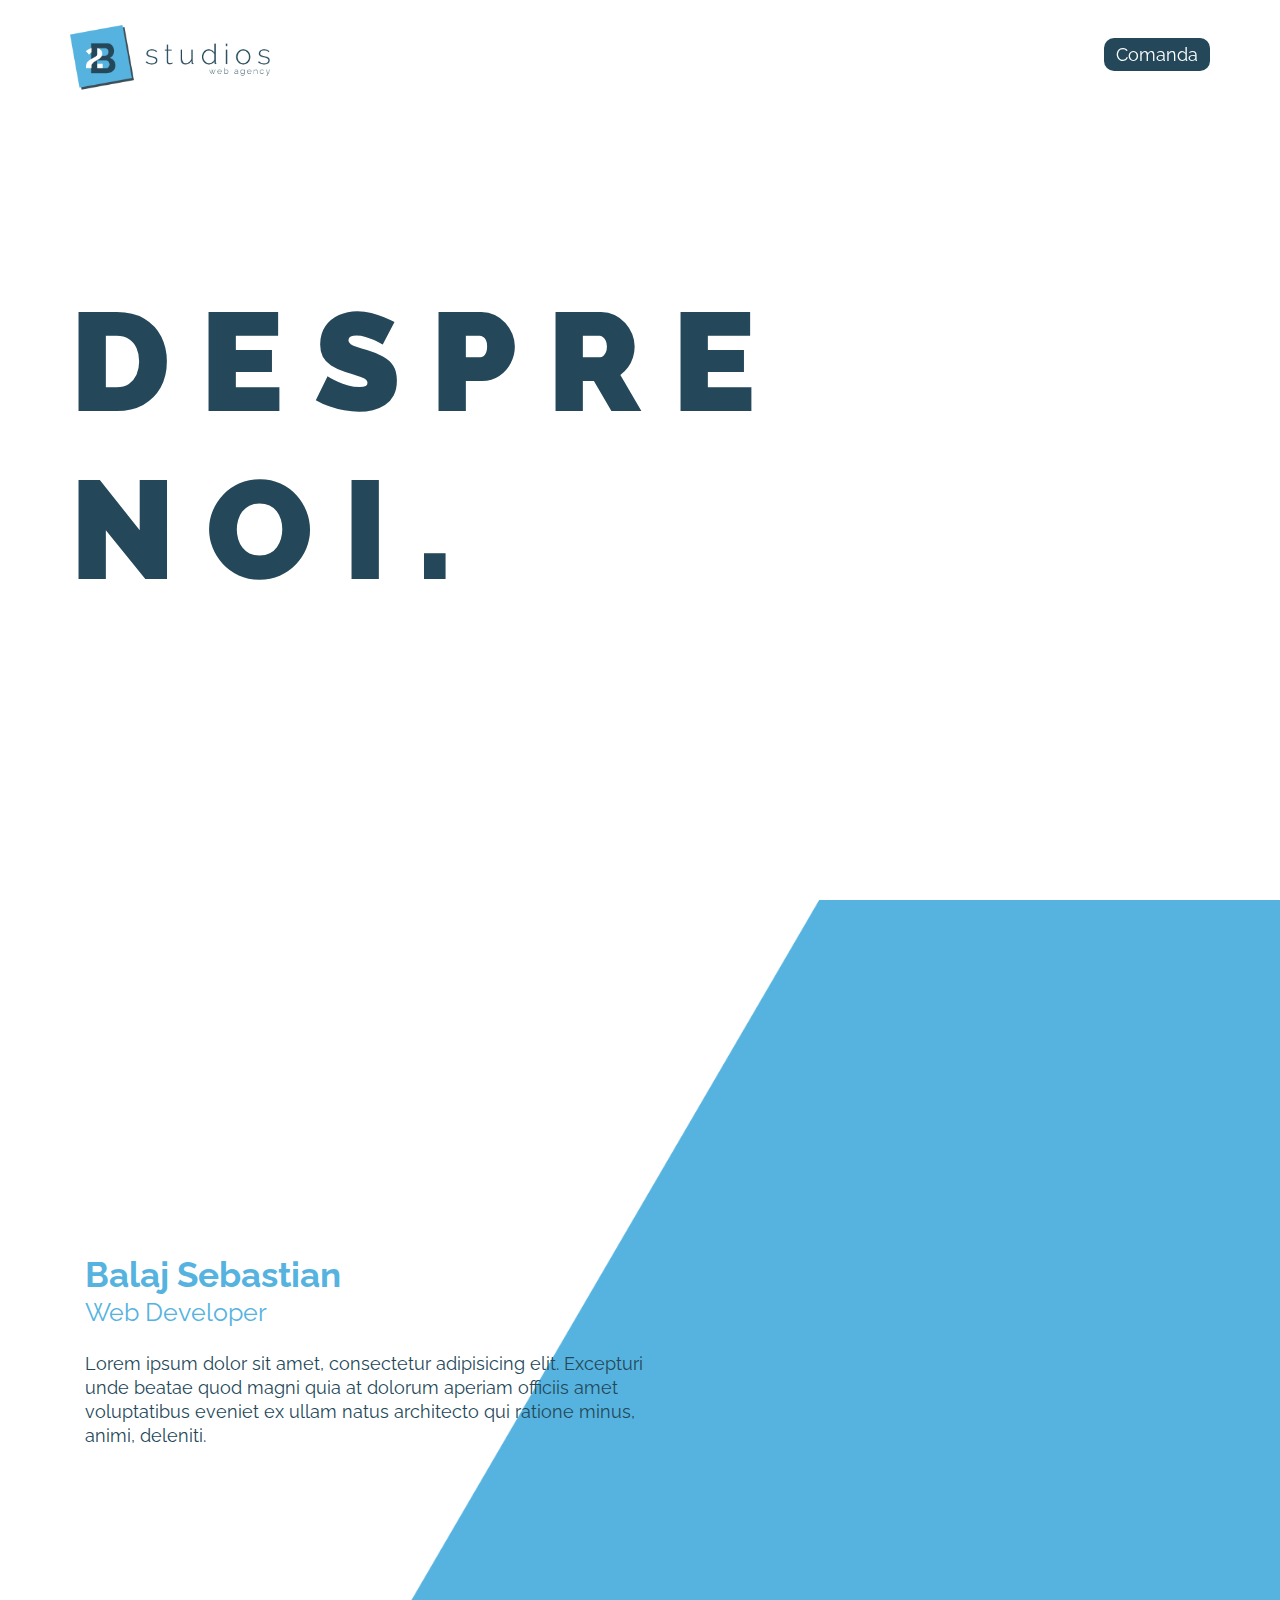
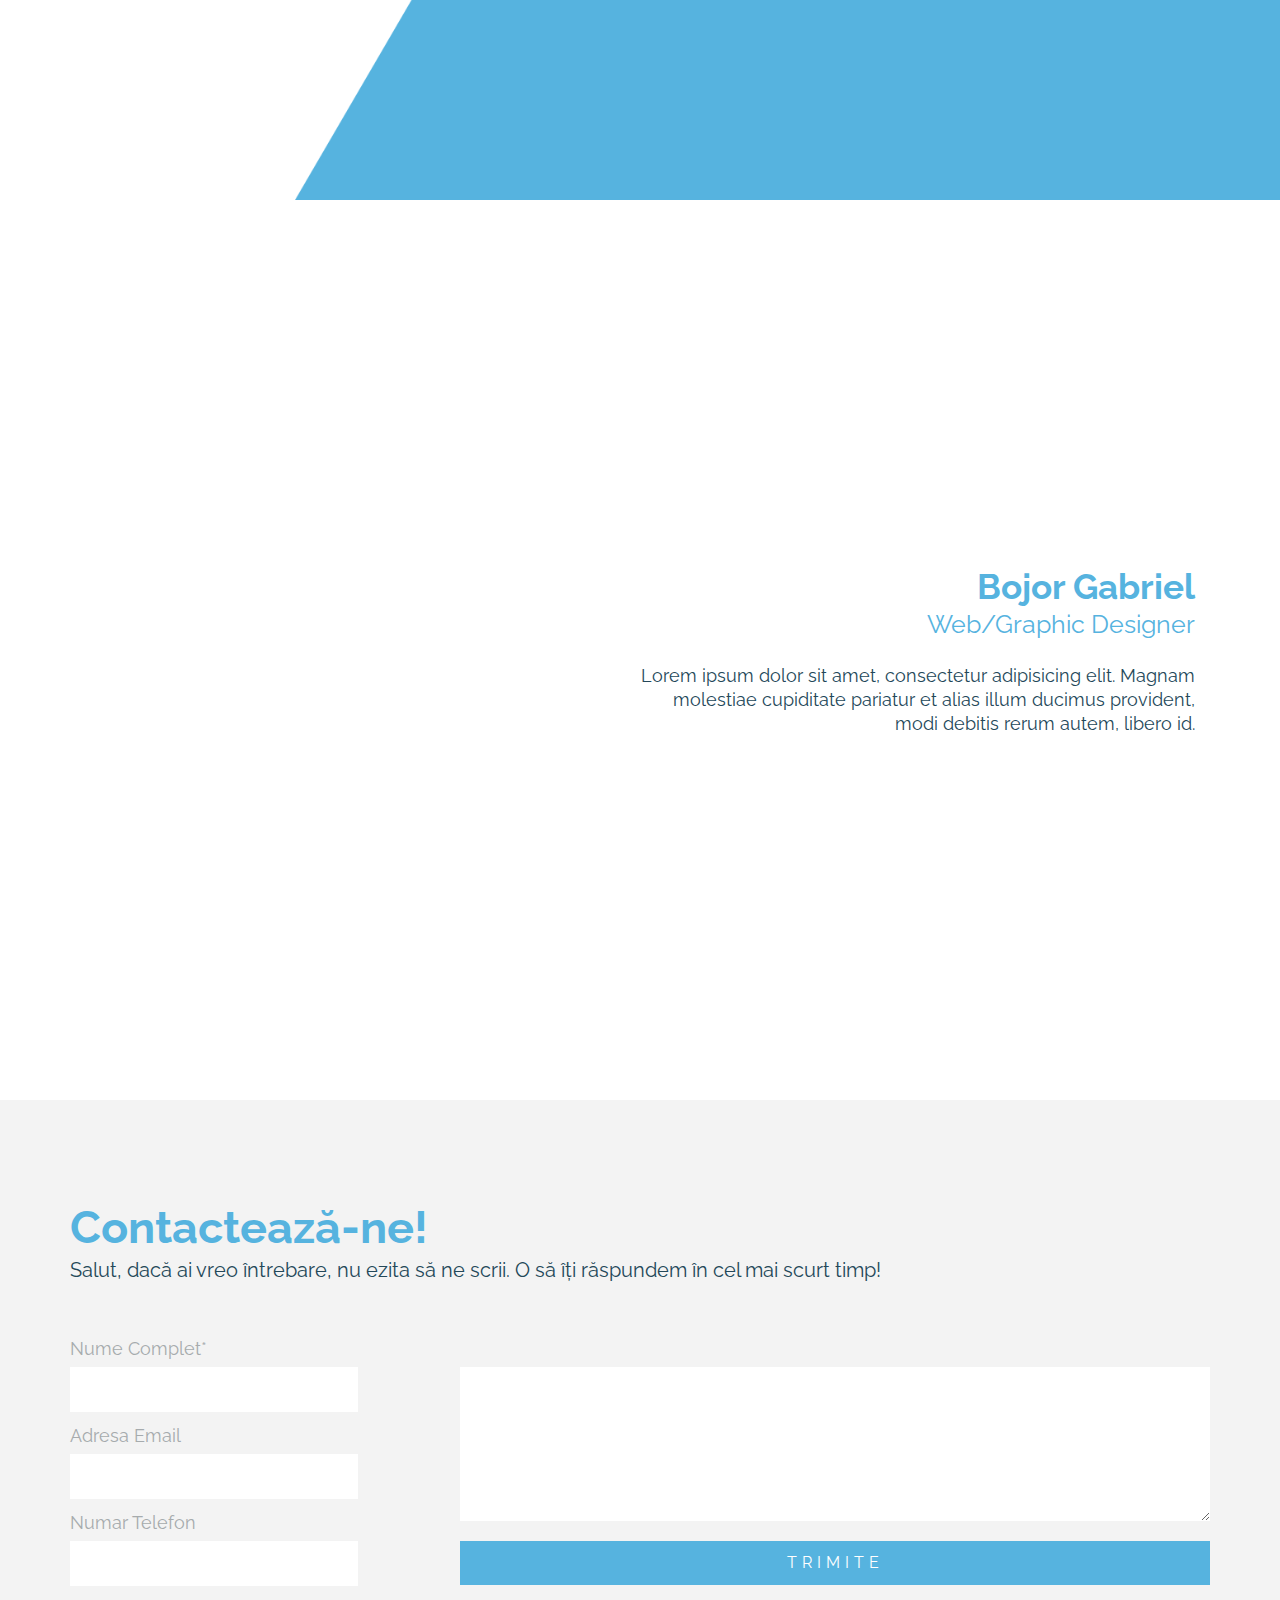
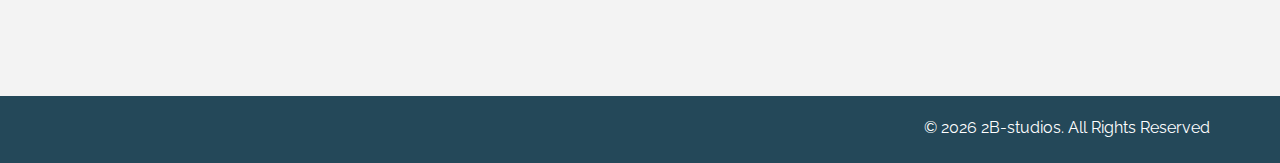
==== commit 606f6cfd: "test" ====
--- a/about-us.html
+++ b/about-us.html
@@ -61,8 +61,8 @@
                       <li class="">
                         <a href="#contact-us">Contact</a>
                       </li>
-                      <li class="special-btn">
-                        <a href="/">Comanda</a>
+                      <li>
+                        <a class="special-btn" href="order.html">Comanda</a>
                       </li>
                     </ul>
                   </div>
@@ -93,9 +93,8 @@
     </div>
   </div>
     <div id="anchor"></div>
-    <div class="about-section" >
+    <div class="about-section">
       <div class="team_member">
-
           <div class="row">
             <div class="col-md-7">
               <div class="v-align">
@@ -110,7 +109,7 @@
           </div>
           </div>
             </div>
-            <div class="col-md-5 edge edge-right wow fadeInRight">
+            <div class="col-md-5 edge edge-right wow fadeInRight" >
               <img class="team_photo fadeInLeft wow"src="images/balaj.png" data-wow-duration="3s" data-wow-delay="0.5s" >
             </div>
           </div>
--- a/css/style.css
+++ b/css/style.css
@@ -156,7 +156,7 @@
 	ul#nav > li > a:hover, ul#nav_mobile > li > a:hover {
 		color: #244859 !important;
 	}
-	.special-btn{
+ 	ul#nav .special-btn, ul#nav_mobile .special-btn{
 		background: #244859;
 		padding: 6px 12px;
 		border-radius: 10px;
@@ -166,7 +166,7 @@
 		background: #fff;
 		transition: 0.3s all ease;
 	}
-	ul#nav .special-btn a:hover, ul#nav .special-btn:hover a{
+	ul#nav .special-btn:hover{
 		color: #56B3DF !important;
 		transition: 0.3s all ease;
 	}
@@ -188,6 +188,11 @@
 	}
 	.pad{
 		padding: 100px 0;
+	}
+
+	.vertical-align{
+		display: flex;
+		align-items: center;
 	}
 
 	.banner{
@@ -375,7 +380,7 @@
 		border-color: #ccc;
 		border-style: solid;
 		border-width: 1px 0;
-		line-height: 28px;
+		line-height: 20px;
 		padding: 20px 0;
 	}
 	.testimonial-name {
@@ -444,30 +449,26 @@
 	.order-section select {
 		border: 1px solid #56b3df;
 		border-width: 0 0 1px 0;
-		-webkit-appearance: none;
+		/*-webkit-appearance: none;*/
 		-moz-appearance: none;
 		appearance: none;
 		background: transparent url("../images/arrow.png") no-repeat scroll 100% center;
 		background-size: 15px auto;
 		margin: 50px 0 50px 5px;
 		color: #fff;
+		font-size: 30px;
 		font-weight: 900;
-		font-size: 30px;
-		line-height: 30px;
 		padding: 0 0 10px;
 		vertical-align: middle;
 		width: 250px;
 		color: #56B3DF;
 		color: rgba(0,0,0,0);
-		text-shadow: 0 0 0 #56B3DF;		
+		text-shadow: 0 0 0 #56B3DF;
 		outline: none;
 	}
-	.order-section select > option.small-select{
-		font-size: 18px;
-		line-height: 28px;
-	}
-	
-	
+
+
+
 	.overlay{
 		display: none;
 		position: fixed;
@@ -637,14 +638,12 @@
 		display: inline-block;
 		vertical-align: top;
 		position: relative;
-		width: 30%;
+		width: 33%;
 		opacity: 0;
 	}
 	.order-form > div.first-section {
 		background: #e0e0e0;
 		border-top: 3px solid #244859;
-
-		width: 30%;
 		z-index: 999;
 		opacity: 1;
 	}
@@ -674,14 +673,14 @@
 	.data{
 		min-height: 350px;
 	}
-	.data input, .logo-info input{
+	.data input, .logo-info input, .step select{
 		margin-bottom: 15px;
 	}
 
 	.logo-info textarea{
 		min-height: 100px;
 	}
-	.step  input.inp, .logo-info textarea{
+	.step  input.inp, .logo-info textarea, .step  select{
 		border-radius: 5px;
 		border-style: none;
 		padding: 7px 10px;
@@ -689,12 +688,18 @@
 		font-size: 14px;
 		width: 100%;
 	}
+	.step .row > div{
+		padding: 0;
+	}
 	#check input {
 		margin: 0;
 	}
-
-	.step-buttons > div{
-		padding: 0;
+	.step .row .padding-left {
+		padding-left: 15px;
+	}
+	.checkboxes input:nth-of-type(2){
+		margin-left: 10px;
+		margin-bottom: 0;
 	}
 	.order-btn{
 		padding: 7px 10px;
@@ -715,16 +720,16 @@
 		width: 32.3%;
 		margin-bottom: 5px;
 	}
-	.type-of-logo label > input{ 
-		visibility: hidden; 
-		position: absolute; 
+	.type-of-logo label > input{
+		visibility: hidden;
+		position: absolute;
 		margin-bottom: 0;
 	}
 	.type-of-logo label > input + img{
 		cursor:pointer;
 		border:2px solid transparent;
 	}
-	.type-of-logo label > input:checked + img{ 
+	.type-of-logo label > input:checked + img{
 		border:2px solid #56B3DF;
 		opacity: 0.9;
 	}
@@ -809,17 +814,53 @@
 		transform: translateY(-60px);
 		transition: all 0.3s ease 0s;
 	}
+	/*--  simple order page --*/
+	.order-page {
+    background: transparent;
+    min-height: auto;
+    margin: 158.5px 0;
+}
+	.order-page h1{
+		color: #244859;
+		font-size: 30px;
+		line-height: 25px;
+	}
+	.order-page h6{
+		font-size: 30px;
+		line-height: 25px;
+		color: #56B3DF;
+		font-weight: bold;
+	}
+	.order-page span {
+		color: #244859;
+		   font-size: 45px;
+		   vertical-align: middle;
+	}
+
+  .order-page.order-section select {
+    margin: 100px 0;
+    width: 400px;
+    padding-bottom: 0;
+    font-size: 40px;
+}
+.order-page .row > div:first-child {
+    padding-left: 0;
+}
+.order-section .flex-control-nav{
+	display: none;
+}
 	/*------
 	RESPONSIVE CSS
 	------ */
 	@media screen and (-webkit-min-device-pixel-ratio:0){
-		
-		
+
+
 	}
 	@media (max-width: 1920px){
 		.order-wrapper {
 			padding-bottom: 74px;
 		}
+
 	}
 	@media (max-width: 1440px){
 
